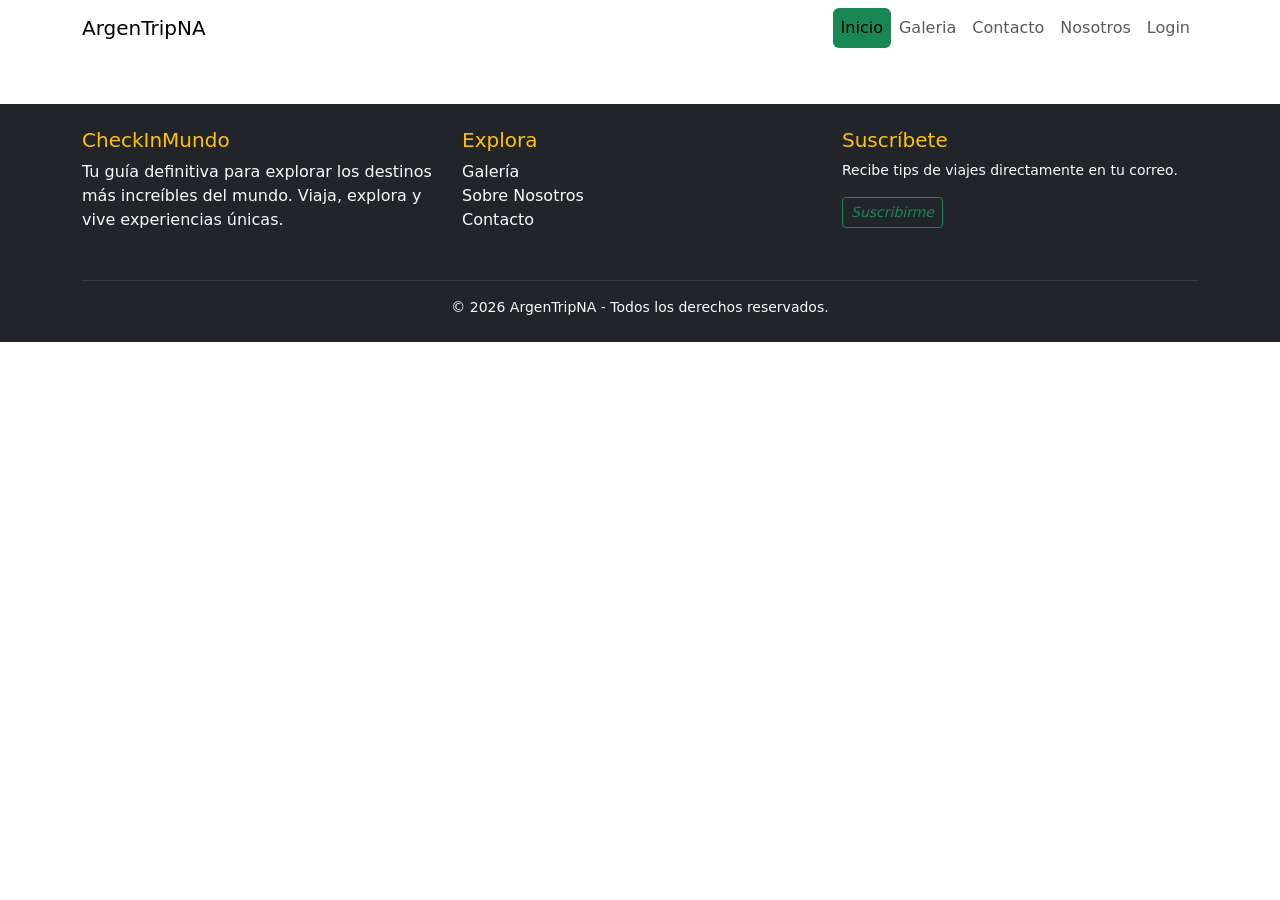
==== index.html @ 3e5fa5c4 "corrigo el nav y footer en las distintas paginas" ====
<!doctype html>
<html lang="en">
  <head>
    <meta charset="UTF-8" />
    <meta name="viewport" content="width=device-width, initial-scale=1.0" />
    <link rel="stylesheet" href="./css/bootstrap.min.css" />
    <link rel="stylesheet" href="./css/style.css" />
    <title>CheckInMundo</title>
  </head>
  <body>
    <header class="sticky-top">
    <nav class="navbar nav-bg navbar-expand-lg">
        <div class="container">
          <a href="../index.html" class="navbar-brand">ArgenTripNA</a>
          <button
            class="navbar-toggler"
            data-bs-toggle="collapse"
            data-bs-target="#opcionesMenu"
          >
            <span class="navbar-toggler-icon"></span>
          </button>
          <div class="collapse navbar-collapse" id="opcionesMenu">
            <ul class="navbar-nav ms-auto">
              <li class="nav-item">
                <a
                  class="nav-link btn btn-outline-success active"
                  href="../index.html"
                  >Inicio</a
                >
              </li>
              <li class="nav-item">
                <a
                  class="nav-link btn btn-outline-success"
                  href="./galeria.html"
                  >Galeria</a
                >
              </li>
              <li class="nav-item">
                <a
                  class="nav-link btn btn-outline-success"
                  href="./contacto.html"
                  >Contacto</a
                >
              </li>
              <li class="nav-item">
                <a
                  class="nav-link btn btn-outline-success"
                  href="./nosotros.html"
                  >Nosotros</a
                >
              </li>
              <li class="nav-item">
                <a class="nav-link btn btn-outline-success" href="./login.html"
                  >Login</a
                >
              </li>
            </ul>
          </div>
        </div>
      </nav>
    </header>

    <main class="container my-5"></main>

    <footer class="bg-dark text-light py-4 mt-5">
      <div class="container">
        <div class="row">
          <div class="col-md-4 mb-3">
            <h5 class="text-warning">CheckInMundo</h5>
            <p>
              Tu guía definitiva para explorar los destinos más increíbles del
              mundo. Viaja, explora y vive experiencias únicas.
            </p>
          </div>

          <div class="col-md-4 mb-3">
            <h5 class="text-warning">Explora</h5>
            <ul class="list-unstyled">
              <li>
                <a
                  href="../pages/galeria.html"
                  class="text-light text-decoration-none"
                  >Galería</a
                >
              </li>
              <li>
                <a
                  href="../pages/nosotros.html"
                  class="text-light text-decoration-none"
                  >Sobre Nosotros</a
                >
              </li>
              <li>
                <a
                  href="../pages/contacto.html"
                  class="text-light text-decoration-none"
                  >Contacto</a
                >
              </li>
            </ul>
          </div>

          <div class="col-md-4 mb-3">
            <h5 class="text-warning">Suscríbete</h5>
            <p class="small">
              Recibe tips de viajes directamente en tu correo.
            </p>
            <button class="btn btn-outline-success btn-sm" data-bs-toggle="modal" data-bs-target="#ModalSuscripcion">
              <i class="bi bi-play-fill">Suscribirme</i>
            </button>
          </div>
        </div>

        <hr class="border-secondary" />

        <div class="text-center small">
          &copy; 2026 ArgenTripNA - Todos los derechos reservados.
        </div>
      </div>
    <link rel="stylesheet" href="../css/bootstrap.min.css" />
    <link rel="stylesheet" href="../css/style.css" />
    <title>Destinos Turísticos</title>
  </head>
  <body>
    <main>
      <div
        class="modal fade"
        id="ModalSuscripcion"
        tabindex="-1"
        aria-labelledby="ModalSuscripcionLabel"
        aria-hidden="true"
      >
        <div class="modal-dialog">
          <div class="modal-content">
            <div class="modal-header">
              <h2 class="modal-title fs-5" id="ModalSuscripcionLabel">
                Suscribirse a ArgenTripNa
              </h2>
              <button
                type="button"
                class="btn-close"
                data-bs-dismiss="modal"
                aria-label="Close"
              ></button>
            </div>
            <div class="modal-body">
              <div class="container pb-1 pt-1">
                <label class="largo-texto" for="usuario"
                  >Nombre de Usuario *</label
                >
                <input
                  type="text"
                  minlength="2"
                  maxlength="30"
                  placeholder="Ej:Alex4510"
                  required
                  id="usuario"
                />
              </div>
              <div class="container pb-1 pt-1">
                <label class="largo-texto" for="email">Mail *</label>
                <input
                  type="email"
                  placeholder="Ej: Alex1090@gmail.com"
                  required
                  id="email"
                />
              </div>
              <div class="container">
                <label class="largo-texto" for="Contraseña">Contraseña *</label>
                <input
                  type="password"
                  minlength="2"
                  maxlength="50"
                  placeholder="*************"
                  id="Contraseña"
                />
              </div>
              <button type="submit" class="btn btn-primary mt-2">
                Suscribirse
              </button>
            </div>
          </div>
        </div>
      </div>
    </footer>
        <script src="./js/bootstrap.min.js"></script>
  </body>
</html>
---- css/style.css ----
:root {
    /* Colores Principales */
    --color-principal: #DDA15E;      /* Amarillo mostaza / arena */
    --color-acento: #00878A;         /* Turquesa oscuro (Suscripción/Buscar) */
    --color-llamado-accion: #E65F19; /* Naranja vibrante (Ver más/Paginación) */
    
    /* Fondos y Superficies */
    --color-fondo: #FBF7EE;          /* Blanco crema suave */
    --color-tarjeta: #FFFFFF;        /* Blanco puro para las tarjetas */
    --color-publicidad: #EAE3D2;     /* Gris arena para el banner */
    
    /* Texto */
    --color-texto-oscuro: #262626;   /* Negro carbón para lectura */
    --color-texto-claro: #FFFFFF;    /* Blanco para texto sobre botones */
}
/* Tipografia Josefin Sans  */
* {
  margin: 0px;
  padding: 0px;
  box-sizing: border-box;
  
}
h1{
  padding: 15px;
  text-align: center;
  background: #FBF7EE;
  font-family: Josefin sans-serif;
}
.galeria {
  background: #FBF7EE;
  padding: 20px;
  margin-top: 15px;
  display: flex;
  flex-direction: column;
  gap: 15px;    /* Permite que las imágenes bajen a la siguiente línea si no caben */           /* Espaciado de 15px entre las imágenes (puedes cambiarlo) */
  justify-content: center; /* Centra las imágenes en la pantalla */
  align-items: stretch;
  object-fit: cover; 
}

figure {
  border-radius: 15px;
  overflow: hidden;
  filter: drop-shadow(0 0 10px  #00878A);
  transition: 800ms;
  img {
    width: 100%;
    height: 200px;
    vertical-align: bottom;
  object-position: center; /* Centra el enfoque del recorte */
  }
  figcaption {
   h5{
     font-family: josefin sans-serif;
   }
    background-color: var(--color-fondo);
    padding: 25px;
  }
  &:hover{
    position: relative;
    bottom: 10px;
     filter: drop-shadow(0 0 10px #00878A);
  }
}
.img.alta{ 
  height: 250px;
  object-fit: cover;
  object-position: center;
} 

@media (width >= 768px) { /*dispositivo medianos*/
  /* aqui puedo crear una clase, o selc. de etiqueta o id */
  .galeria {
    flex-direction: row;
    flex-wrap: wrap;
  }
  figure {
    width: calc(33.33% - 15px);
  }
  figcaption{
    height: 170px;
  }
}

/* media querie para dispositivos grandes */
@media screen and (width >= 1024px) {
  .galeria {
    justify-content: center;
  }
  figure {
    width: calc(25% - 15px);
  }
}

@media print {
  .galeria {
    flex-direction: row; 
    flex-wrap: wrap;
  }

  figure {
    width: calc(33.33% - 15px);
  }
  body {
    color:#262626;
  }
}
.nav-logo {
  display: flex;
  align-items: center;
  gap: 15px; 
  text-decoration: none;
  font-weight: bold;
  color:#E65F19;
}
---- css/style.css ----
:root {
    /* Colores Principales */
    --color-principal: #DDA15E;      /* Amarillo mostaza / arena */
    --color-acento: #00878A;         /* Turquesa oscuro (Suscripción/Buscar) */
    --color-llamado-accion: #E65F19; /* Naranja vibrante (Ver más/Paginación) */
    
    /* Fondos y Superficies */
    --color-fondo: #FBF7EE;          /* Blanco crema suave */
    --color-tarjeta: #FFFFFF;        /* Blanco puro para las tarjetas */
    --color-publicidad: #EAE3D2;     /* Gris arena para el banner */
    
    /* Texto */
    --color-texto-oscuro: #262626;   /* Negro carbón para lectura */
    --color-texto-claro: #FFFFFF;    /* Blanco para texto sobre botones */
}
/* Tipografia Josefin Sans  */
* {
  margin: 0px;
  padding: 0px;
  box-sizing: border-box;
  
}
h1{
  padding: 15px;
  text-align: center;
  background: #FBF7EE;
  font-family: Josefin sans-serif;
}
.galeria {
  background: #FBF7EE;
  padding: 20px;
  margin-top: 15px;
  display: flex;
  flex-direction: column;
  gap: 15px;    /* Permite que las imágenes bajen a la siguiente línea si no caben */           /* Espaciado de 15px entre las imágenes (puedes cambiarlo) */
  justify-content: center; /* Centra las imágenes en la pantalla */
  align-items: stretch;
  object-fit: cover; 
}

figure {
  border-radius: 15px;
  overflow: hidden;
  filter: drop-shadow(0 0 10px  #00878A);
  transition: 800ms;
  img {
    width: 100%;
    height: 200px;
    vertical-align: bottom;
  object-position: center; /* Centra el enfoque del recorte */
  }
  figcaption {
   h5{
     font-family: josefin sans-serif;
   }
    background-color: var(--color-fondo);
    padding: 25px;
  }
  &:hover{
    position: relative;
    bottom: 10px;
     filter: drop-shadow(0 0 10px #00878A);
  }
}
.img.alta{ 
  height: 250px;
  object-fit: cover;
  object-position: center;
} 

@media (width >= 768px) { /*dispositivo medianos*/
  /* aqui puedo crear una clase, o selc. de etiqueta o id */
  .galeria {
    flex-direction: row;
    flex-wrap: wrap;
  }
  figure {
    width: calc(33.33% - 15px);
  }
  figcaption{
    height: 170px;
  }
}

/* media querie para dispositivos grandes */
@media screen and (width >= 1024px) {
  .galeria {
    justify-content: center;
  }
  figure {
    width: calc(25% - 15px);
  }
}

@media print {
  .galeria {
    flex-direction: row; 
    flex-wrap: wrap;
  }

  figure {
    width: calc(33.33% - 15px);
  }
  body {
    color:#262626;
  }
}
.nav-logo {
  display: flex;
  align-items: center;
  gap: 15px; 
  text-decoration: none;
  font-weight: bold;
  color:#E65F19;
}
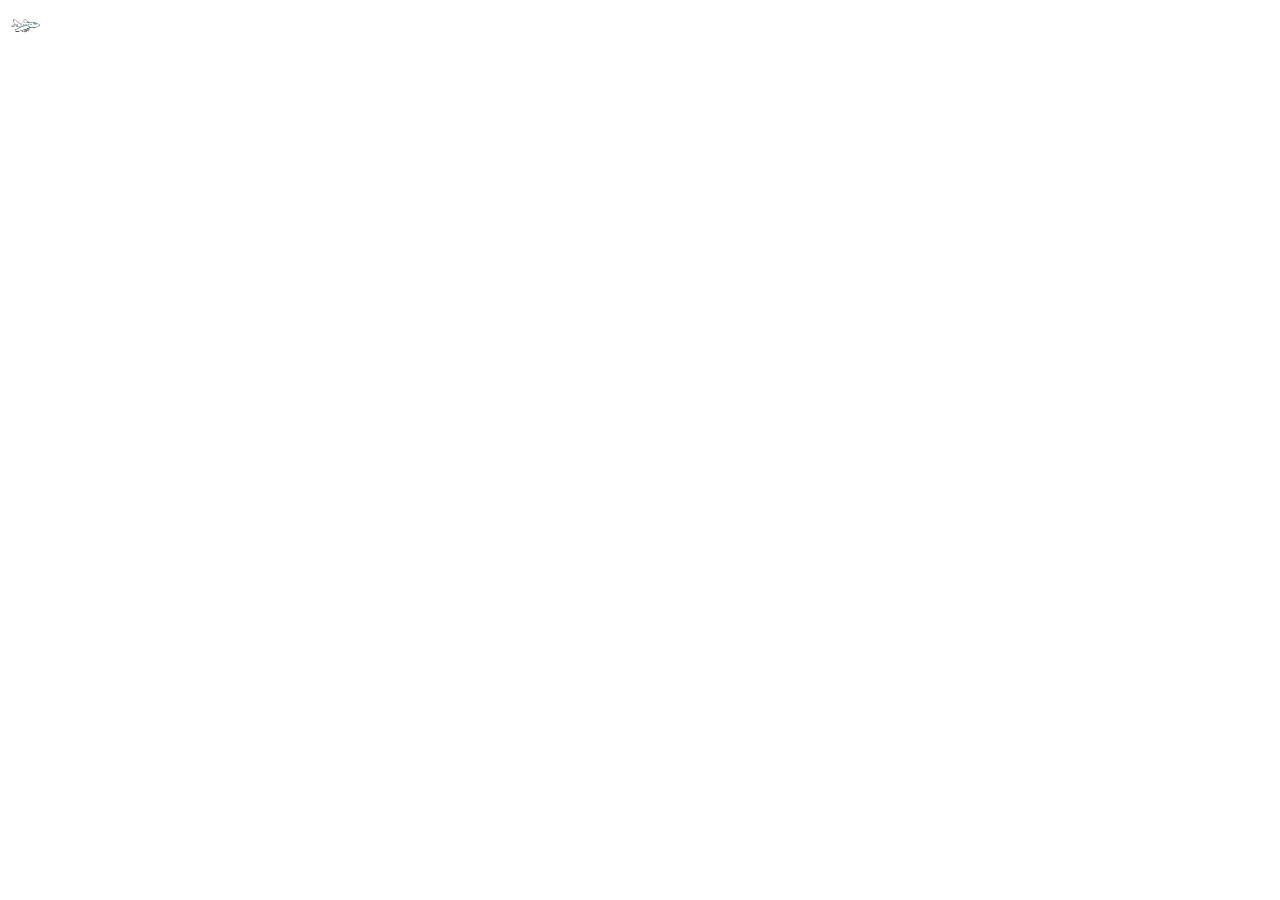
==== commit 5dbb9ef6: "Merge 6237a8feb74265719b878412b23557ddd58900d6 into 3523aeaf993facc9d493bfef663901984f5dea8d" ====
--- a/index.html
+++ b/index.html
@@ -1,189 +1,18 @@
-<!doctype html>
+<!DOCTYPE html>
 <html lang="en">
-  <head>
-    <meta charset="UTF-8" />
-    <meta name="viewport" content="width=device-width, initial-scale=1.0" />
-    <link rel="stylesheet" href="./css/bootstrap.min.css" />
-    <link rel="stylesheet" href="./css/style.css" />
-    <title>CheckInMundo</title>
-  </head>
-  <body>
-    <header class="sticky-top">
-    <nav class="navbar nav-bg navbar-expand-lg">
-        <div class="container">
-          <a href="../index.html" class="navbar-brand">ArgenTripNA</a>
-          <button
-            class="navbar-toggler"
-            data-bs-toggle="collapse"
-            data-bs-target="#opcionesMenu"
-          >
-            <span class="navbar-toggler-icon"></span>
-          </button>
-          <div class="collapse navbar-collapse" id="opcionesMenu">
-            <ul class="navbar-nav ms-auto">
-              <li class="nav-item">
-                <a
-                  class="nav-link btn btn-outline-success active"
-                  href="../index.html"
-                  >Inicio</a
-                >
-              </li>
-              <li class="nav-item">
-                <a
-                  class="nav-link btn btn-outline-success"
-                  href="./galeria.html"
-                  >Galeria</a
-                >
-              </li>
-              <li class="nav-item">
-                <a
-                  class="nav-link btn btn-outline-success"
-                  href="./contacto.html"
-                  >Contacto</a
-                >
-              </li>
-              <li class="nav-item">
-                <a
-                  class="nav-link btn btn-outline-success"
-                  href="./nosotros.html"
-                  >Nosotros</a
-                >
-              </li>
-              <li class="nav-item">
-                <a class="nav-link btn btn-outline-success" href="./login.html"
-                  >Login</a
-                >
-              </li>
-            </ul>
-          </div>
-        </div>
-      </nav>
-    </header>
+<head>
+    <meta charset="UTF-8">
+    <meta name="viewport" content="width=device-width, initial-scale=1.0">
+    <title>Document</title>
+    <link rel="icon" type="image/x-icon" href="./img/avion.png">
+</head>
+<body>
+   <nav class="navbar">
+  <a href="#" class="nav-logo">
+    <!-- Aquí pones tu imagen -->
+    <img src="./img/avion.png" alt="Logo Avión" width="35">
+  </a>
 
-    <main class="container my-5"></main>
-
-    <footer class="bg-dark text-light py-4 mt-5">
-      <div class="container">
-        <div class="row">
-          <div class="col-md-4 mb-3">
-            <h5 class="text-warning">CheckInMundo</h5>
-            <p>
-              Tu guía definitiva para explorar los destinos más increíbles del
-              mundo. Viaja, explora y vive experiencias únicas.
-            </p>
-          </div>
-
-          <div class="col-md-4 mb-3">
-            <h5 class="text-warning">Explora</h5>
-            <ul class="list-unstyled">
-              <li>
-                <a
-                  href="../pages/galeria.html"
-                  class="text-light text-decoration-none"
-                  >Galería</a
-                >
-              </li>
-              <li>
-                <a
-                  href="../pages/nosotros.html"
-                  class="text-light text-decoration-none"
-                  >Sobre Nosotros</a
-                >
-              </li>
-              <li>
-                <a
-                  href="../pages/contacto.html"
-                  class="text-light text-decoration-none"
-                  >Contacto</a
-                >
-              </li>
-            </ul>
-          </div>
-
-          <div class="col-md-4 mb-3">
-            <h5 class="text-warning">Suscríbete</h5>
-            <p class="small">
-              Recibe tips de viajes directamente en tu correo.
-            </p>
-            <button class="btn btn-outline-success btn-sm" data-bs-toggle="modal" data-bs-target="#ModalSuscripcion">
-              <i class="bi bi-play-fill">Suscribirme</i>
-            </button>
-          </div>
-        </div>
-
-        <hr class="border-secondary" />
-
-        <div class="text-center small">
-          &copy; 2026 ArgenTripNA - Todos los derechos reservados.
-        </div>
-      </div>
-    <link rel="stylesheet" href="../css/bootstrap.min.css" />
-    <link rel="stylesheet" href="../css/style.css" />
-    <title>Destinos Turísticos</title>
-  </head>
-  <body>
-    <main>
-      <div
-        class="modal fade"
-        id="ModalSuscripcion"
-        tabindex="-1"
-        aria-labelledby="ModalSuscripcionLabel"
-        aria-hidden="true"
-      >
-        <div class="modal-dialog">
-          <div class="modal-content">
-            <div class="modal-header">
-              <h2 class="modal-title fs-5" id="ModalSuscripcionLabel">
-                Suscribirse a ArgenTripNa
-              </h2>
-              <button
-                type="button"
-                class="btn-close"
-                data-bs-dismiss="modal"
-                aria-label="Close"
-              ></button>
-            </div>
-            <div class="modal-body">
-              <div class="container pb-1 pt-1">
-                <label class="largo-texto" for="usuario"
-                  >Nombre de Usuario *</label
-                >
-                <input
-                  type="text"
-                  minlength="2"
-                  maxlength="30"
-                  placeholder="Ej:Alex4510"
-                  required
-                  id="usuario"
-                />
-              </div>
-              <div class="container pb-1 pt-1">
-                <label class="largo-texto" for="email">Mail *</label>
-                <input
-                  type="email"
-                  placeholder="Ej: Alex1090@gmail.com"
-                  required
-                  id="email"
-                />
-              </div>
-              <div class="container">
-                <label class="largo-texto" for="Contraseña">Contraseña *</label>
-                <input
-                  type="password"
-                  minlength="2"
-                  maxlength="50"
-                  placeholder="*************"
-                  id="Contraseña"
-                />
-              </div>
-              <button type="submit" class="btn btn-primary mt-2">
-                Suscribirse
-              </button>
-            </div>
-          </div>
-        </div>
-      </div>
-    </footer>
-        <script src="./js/bootstrap.min.js"></script>
-  </body>
-</html>
+</nav>
+</body>
+</html>
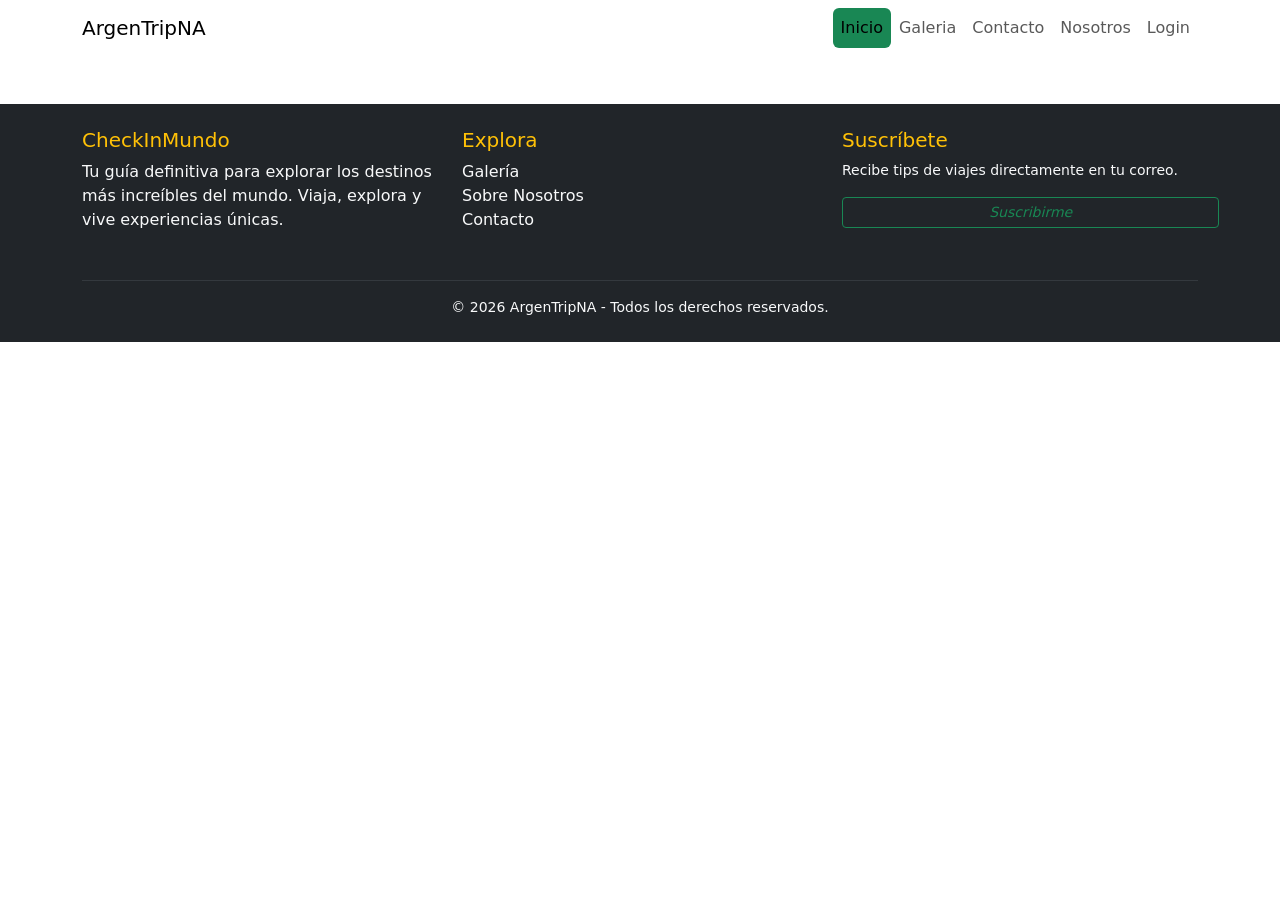
==== commit 3a43f6b5: "corrigo el nav y footer en las distintas paginas" ====
--- a/index.html
+++ b/index.html
@@ -1,18 +1,189 @@
-<!DOCTYPE html>
+<!doctype html>
 <html lang="en">
-<head>
-    <meta charset="UTF-8">
-    <meta name="viewport" content="width=device-width, initial-scale=1.0">
-    <title>Document</title>
-    <link rel="icon" type="image/x-icon" href="./img/avion.png">
-</head>
-<body>
-   <nav class="navbar">
-  <a href="#" class="nav-logo">
-    <!-- Aquí pones tu imagen -->
-    <img src="./img/avion.png" alt="Logo Avión" width="35">
-  </a>
+  <head>
+    <meta charset="UTF-8" />
+    <meta name="viewport" content="width=device-width, initial-scale=1.0" />
+    <link rel="stylesheet" href="./css/bootstrap.min.css" />
+    <link rel="stylesheet" href="./css/style.css" />
+    <title>CheckInMundo</title>
+  </head>
+  <body>
+    <header class="sticky-top">
+    <nav class="navbar nav-bg navbar-expand-lg">
+        <div class="container">
+          <a href="../index.html" class="navbar-brand">ArgenTripNA</a>
+          <button
+            class="navbar-toggler"
+            data-bs-toggle="collapse"
+            data-bs-target="#opcionesMenu"
+          >
+            <span class="navbar-toggler-icon"></span>
+          </button>
+          <div class="collapse navbar-collapse" id="opcionesMenu">
+            <ul class="navbar-nav ms-auto">
+              <li class="nav-item">
+                <a
+                  class="nav-link btn btn-outline-success active"
+                  href="../index.html"
+                  >Inicio</a
+                >
+              </li>
+              <li class="nav-item">
+                <a
+                  class="nav-link btn btn-outline-success"
+                  href="./pages/galeria.html"
+                  >Galeria</a
+                >
+              </li>
+              <li class="nav-item">
+                <a
+                  class="nav-link btn btn-outline-success"
+                  href="./pages/contacto.html"
+                  >Contacto</a
+                >
+              </li>
+              <li class="nav-item">
+                <a
+                  class="nav-link btn btn-outline-success"
+                  href="./pages/nosotros.html"
+                  >Nosotros</a
+                >
+              </li>
+              <li class="nav-item">
+                <a class="nav-link btn btn-outline-success" href="./pages/login.html"
+                  >Login</a
+                >
+              </li>
+            </ul>
+          </div>
+        </div>
+      </nav>
+    </header>
 
-</nav>
-</body>
-</html>+    <main class="container my-5"></main>
+
+    <footer class="bg-dark text-light py-4 mt-5">
+      <div class="container">
+        <div class="row">
+          <div class="col-md-4 mb-3">
+            <h5 class="text-warning">CheckInMundo</h5>
+            <p>
+              Tu guía definitiva para explorar los destinos más increíbles del
+              mundo. Viaja, explora y vive experiencias únicas.
+            </p>
+          </div>
+
+          <div class="col-md-4 mb-3">
+            <h5 class="text-warning">Explora</h5>
+            <ul class="list-unstyled">
+              <li>
+                <a
+                  href="../pages/galeria.html"
+                  class="text-light text-decoration-none"
+                  >Galería</a
+                >
+              </li>
+              <li>
+                <a
+                  href="../pages/nosotros.html"
+                  class="text-light text-decoration-none"
+                  >Sobre Nosotros</a
+                >
+              </li>
+              <li>
+                <a
+                  href="../pages/contacto.html"
+                  class="text-light text-decoration-none"
+                  >Contacto</a
+                >
+              </li>
+            </ul>
+          </div>
+
+          <div class="col-md-4 mb-3">
+            <h5 class="text-warning">Suscríbete</h5>
+            <p class="small">
+              Recibe tips de viajes directamente en tu correo.
+            </p>
+            <button class="btn btn-outline-success btn-sm" data-bs-toggle="modal" data-bs-target="#ModalSuscripcion">
+              <i class="bi bi-play-fill">Suscribirme</i>
+            </button>
+          </div>
+        </div>
+
+        <hr class="border-secondary" />
+
+        <div class="text-center small">
+          &copy; 2026 ArgenTripNA - Todos los derechos reservados.
+        </div>
+      </div>
+    <link rel="stylesheet" href="../css/bootstrap.min.css" />
+    <link rel="stylesheet" href="../css/style.css" />
+    <title>Destinos Turísticos</title>
+  </head>
+  <body>
+    <main>
+      <div
+        class="modal fade"
+        id="ModalSuscripcion"
+        tabindex="-1"
+        aria-labelledby="ModalSuscripcionLabel"
+        aria-hidden="true"
+      >
+        <div class="modal-dialog">
+          <div class="modal-content">
+            <div class="modal-header">
+              <h2 class="modal-title fs-5" id="ModalSuscripcionLabel">
+                Suscribirse a ArgenTripNa
+              </h2>
+              <button
+                type="button"
+                class="btn-close"
+                data-bs-dismiss="modal"
+                aria-label="Close"
+              ></button>
+            </div>
+            <div class="modal-body">
+              <div class="container pb-1 pt-1">
+                <label class="largo-texto" for="usuario"
+                  >Nombre de Usuario *</label
+                >
+                <input
+                  type="text"
+                  minlength="2"
+                  maxlength="30"
+                  placeholder="Ej:Alex4510"
+                  required
+                  id="usuario"
+                />
+              </div>
+              <div class="container pb-1 pt-1">
+                <label class="largo-texto" for="email">Mail *</label>
+                <input
+                  type="email"
+                  placeholder="Ej: Alex1090@gmail.com"
+                  required
+                  id="email"
+                />
+              </div>
+              <div class="container">
+                <label class="largo-texto" for="Contraseña">Contraseña *</label>
+                <input
+                  type="password"
+                  minlength="2"
+                  maxlength="50"
+                  placeholder="*************"
+                  id="Contraseña"
+                />
+              </div>
+              <button type="submit" class="btn btn-primary mt-2">
+                Suscribirse
+              </button>
+            </div>
+          </div>
+        </div>
+      </div>
+    </footer>
+        <script src="./js/bootstrap.min.js"></script>
+  </body>
+</html>
--- a/css/style.css
+++ b/css/style.css
@@ -0,0 +1,153 @@
+:root {
+    /* Colores Principales */
+    --color-principal: #DDA15E;      /* Amarillo mostaza / arena */
+    --color-acento: #00878A;         /* Turquesa oscuro (Suscripción/Buscar) */
+    --color-llamado-accion: #E65F19; /* Naranja vibrante (Ver más/Paginación) */
+    
+    /* Fondos y Superficies */
+    --color-fondo: #FBF7EE;          /* Blanco crema suave */
+    --color-tarjeta: #FFFFFF;        /* Blanco puro para las tarjetas */
+    --color-publicidad: #EAE3D2;     /* Gris arena para el banner */
+    
+    /* Texto */
+    --color-texto-oscuro: #262626;   /* Negro carbón para lectura */
+    --color-texto-claro: #FFFFFF;    /* Blanco para texto sobre botones */
+}
+/* Tipografia Josefin Sans  */
+
+* {
+  margin: 0px;
+  padding: 0px;
+  box-sizing: border-box;
+  
+}
+h1{
+  padding: 15px;
+  text-align: center;
+  background: #FBF7EE;
+  font-family: Josefin sans-serif;
+}
+.galeria {
+  background: #FBF7EE;
+  padding: 20px;
+  margin-top: 15px;
+  display: flex;
+  flex-direction: column;
+  gap: 15px;    /* Permite que las imágenes bajen a la siguiente línea si no caben */           /* Espaciado de 15px entre las imágenes (puedes cambiarlo) */
+  justify-content: center; /* Centra las imágenes en la pantalla */
+  align-items: stretch;
+  object-fit: cover; 
+}
+
+figure {
+  border-radius: 15px;
+  overflow: hidden;
+  filter: drop-shadow(0 0 10px  #00878A);
+  transition: 800ms;
+  img {
+    width: 100%;
+    height: 200px;
+    vertical-align: bottom;
+  object-position: center; /* Centra el enfoque del recorte */
+  }
+  figcaption {
+   h5{
+     font-family: josefin sans-serif;
+   }
+    background-color: var(--color-fondo);
+    padding: 25px;
+  }
+  &:hover{
+    position: relative;
+    bottom: 10px;
+     filter: drop-shadow(0 0 10px #00878A);
+  }
+}
+.img.alta{ 
+  height: 250px;
+  object-fit: cover;
+  object-position: center;
+} 
+
+@media (width >= 768px) { /*dispositivo medianos*/
+  /* aqui puedo crear una clase, o selc. de etiqueta o id */
+  .galeria {
+    flex-direction: row;
+    flex-wrap: wrap;
+  }
+  figure {
+    width: calc(33.33% - 15px);
+  }
+  figcaption{
+    height: 170px;
+  }
+}
+
+/* media querie para dispositivos grandes */
+@media screen and (width >= 1024px) {
+  .galeria {
+    justify-content: center;
+  }
+  figure {
+    width: calc(25% - 15px);
+  }
+}
+
+@media print {
+  .galeria {
+    flex-direction: row; 
+    flex-wrap: wrap;
+  }
+
+  figure {
+    width: calc(33.33% - 15px);
+  }
+  body {
+    color:#262626;
+  }
+}
+.nav-logo {
+  display: flex;
+  align-items: center;
+  gap: 15px; 
+  text-decoration: none;
+  font-weight: bold;
+  color:#E65F19;
+}
+
+/* estilos pagina entradaBlog */
+.bg-main{
+    background-color: var(--color-acento);
+}
+.color-title{
+    color: var(--color-principal);
+}
+.form-eb {
+    width: 300px;
+  margin: auto; 
+    margin-bottom: 30px;
+    
+}
+
+.input-eb, .textarea-eb, .button-eb, .select-eb {
+    background-color: var(--color-principal);
+    width: 100%;
+    padding: 10px;
+margin-top: 10px;
+margin-bottom: 10px;
+border: 1px solid black;
+}
+select, button {
+    width: 106%;
+}
+.comentarios-eb {
+    border: 1px solid var(--color-principal);
+    padding: 10px;
+    margin: 10px;
+}
+/* estilos pagina de error */
+.imgK {
+  width: 100%;
+  height: 70vh;
+  object-fit: cover;
+}
--- a/css/style.css
+++ b/css/style.css
@@ -0,0 +1,153 @@
+:root {
+    /* Colores Principales */
+    --color-principal: #DDA15E;      /* Amarillo mostaza / arena */
+    --color-acento: #00878A;         /* Turquesa oscuro (Suscripción/Buscar) */
+    --color-llamado-accion: #E65F19; /* Naranja vibrante (Ver más/Paginación) */
+    
+    /* Fondos y Superficies */
+    --color-fondo: #FBF7EE;          /* Blanco crema suave */
+    --color-tarjeta: #FFFFFF;        /* Blanco puro para las tarjetas */
+    --color-publicidad: #EAE3D2;     /* Gris arena para el banner */
+    
+    /* Texto */
+    --color-texto-oscuro: #262626;   /* Negro carbón para lectura */
+    --color-texto-claro: #FFFFFF;    /* Blanco para texto sobre botones */
+}
+/* Tipografia Josefin Sans  */
+
+* {
+  margin: 0px;
+  padding: 0px;
+  box-sizing: border-box;
+  
+}
+h1{
+  padding: 15px;
+  text-align: center;
+  background: #FBF7EE;
+  font-family: Josefin sans-serif;
+}
+.galeria {
+  background: #FBF7EE;
+  padding: 20px;
+  margin-top: 15px;
+  display: flex;
+  flex-direction: column;
+  gap: 15px;    /* Permite que las imágenes bajen a la siguiente línea si no caben */           /* Espaciado de 15px entre las imágenes (puedes cambiarlo) */
+  justify-content: center; /* Centra las imágenes en la pantalla */
+  align-items: stretch;
+  object-fit: cover; 
+}
+
+figure {
+  border-radius: 15px;
+  overflow: hidden;
+  filter: drop-shadow(0 0 10px  #00878A);
+  transition: 800ms;
+  img {
+    width: 100%;
+    height: 200px;
+    vertical-align: bottom;
+  object-position: center; /* Centra el enfoque del recorte */
+  }
+  figcaption {
+   h5{
+     font-family: josefin sans-serif;
+   }
+    background-color: var(--color-fondo);
+    padding: 25px;
+  }
+  &:hover{
+    position: relative;
+    bottom: 10px;
+     filter: drop-shadow(0 0 10px #00878A);
+  }
+}
+.img.alta{ 
+  height: 250px;
+  object-fit: cover;
+  object-position: center;
+} 
+
+@media (width >= 768px) { /*dispositivo medianos*/
+  /* aqui puedo crear una clase, o selc. de etiqueta o id */
+  .galeria {
+    flex-direction: row;
+    flex-wrap: wrap;
+  }
+  figure {
+    width: calc(33.33% - 15px);
+  }
+  figcaption{
+    height: 170px;
+  }
+}
+
+/* media querie para dispositivos grandes */
+@media screen and (width >= 1024px) {
+  .galeria {
+    justify-content: center;
+  }
+  figure {
+    width: calc(25% - 15px);
+  }
+}
+
+@media print {
+  .galeria {
+    flex-direction: row; 
+    flex-wrap: wrap;
+  }
+
+  figure {
+    width: calc(33.33% - 15px);
+  }
+  body {
+    color:#262626;
+  }
+}
+.nav-logo {
+  display: flex;
+  align-items: center;
+  gap: 15px; 
+  text-decoration: none;
+  font-weight: bold;
+  color:#E65F19;
+}
+
+/* estilos pagina entradaBlog */
+.bg-main{
+    background-color: var(--color-acento);
+}
+.color-title{
+    color: var(--color-principal);
+}
+.form-eb {
+    width: 300px;
+  margin: auto; 
+    margin-bottom: 30px;
+    
+}
+
+.input-eb, .textarea-eb, .button-eb, .select-eb {
+    background-color: var(--color-principal);
+    width: 100%;
+    padding: 10px;
+margin-top: 10px;
+margin-bottom: 10px;
+border: 1px solid black;
+}
+select, button {
+    width: 106%;
+}
+.comentarios-eb {
+    border: 1px solid var(--color-principal);
+    padding: 10px;
+    margin: 10px;
+}
+/* estilos pagina de error */
+.imgK {
+  width: 100%;
+  height: 70vh;
+  object-fit: cover;
+}
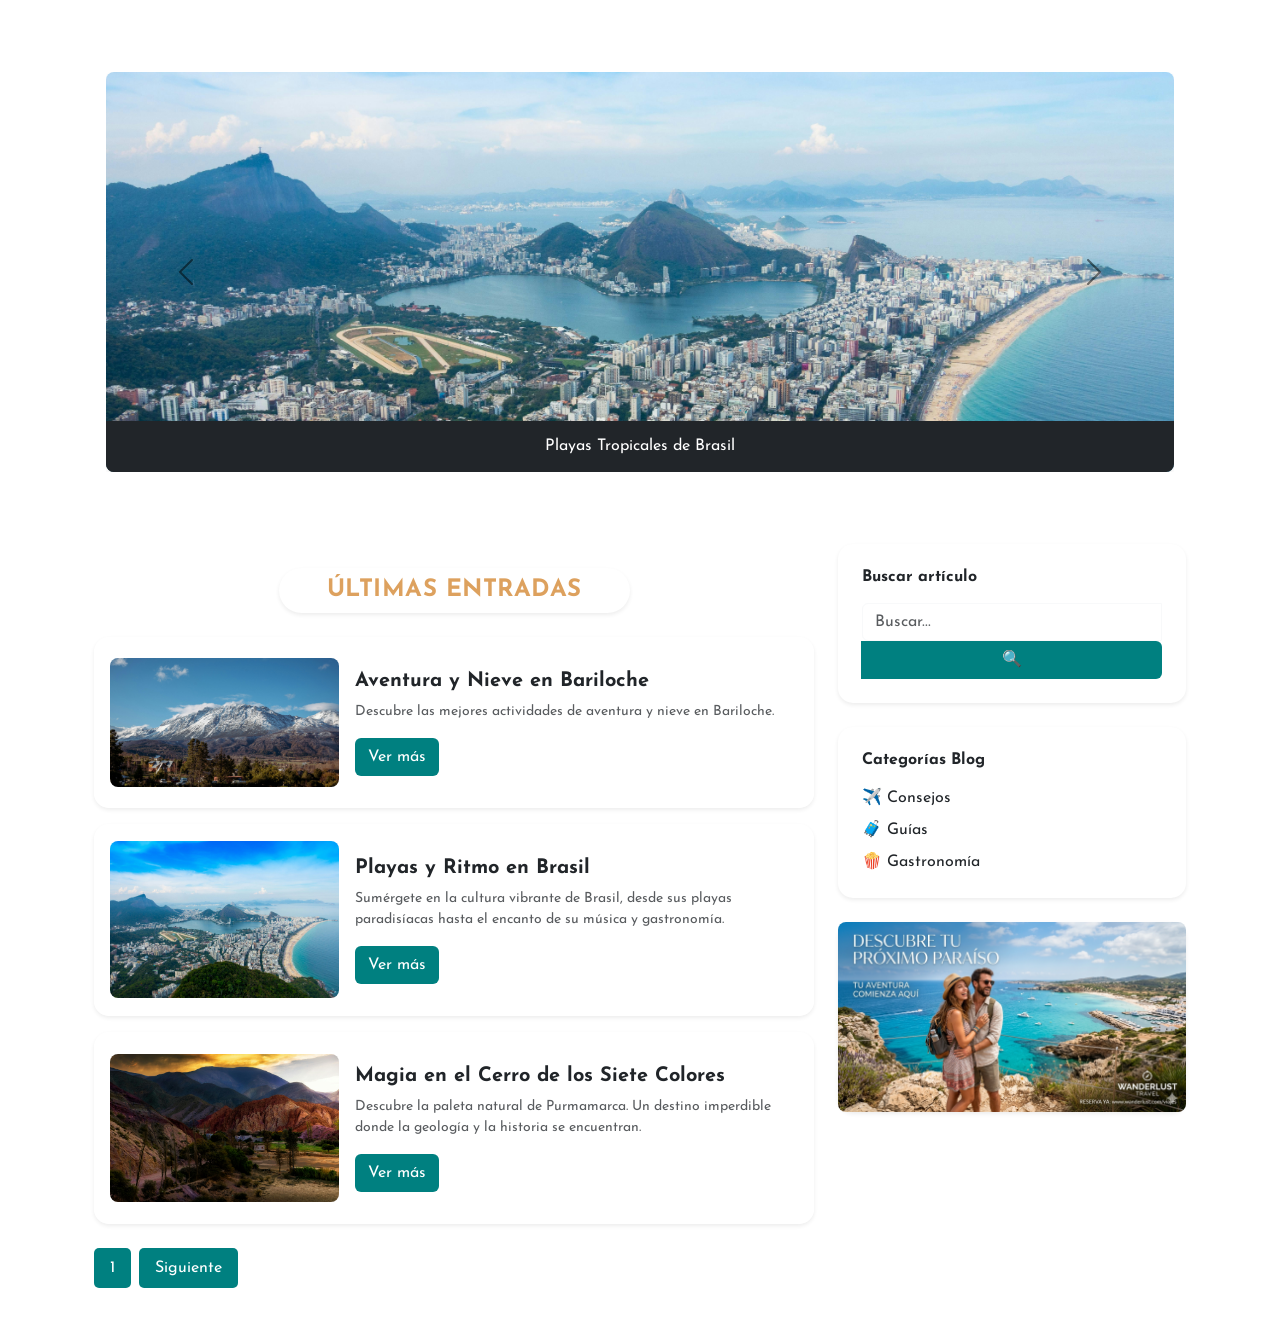
==== commit 0ef13a77: "se cambio el nombre de principal a index.html" ====
--- a/index.html
+++ b/index.html
@@ -1,189 +1,375 @@
 <!doctype html>
-<html lang="en">
+<html lang="es">
   <head>
     <meta charset="UTF-8" />
     <meta name="viewport" content="width=device-width, initial-scale=1.0" />
-    <link rel="stylesheet" href="./css/bootstrap.min.css" />
-    <link rel="stylesheet" href="./css/style.css" />
-    <title>CheckInMundo</title>
-  </head>
-  <body>
-    <header class="sticky-top">
-    <nav class="navbar nav-bg navbar-expand-lg">
-        <div class="container">
-          <a href="../index.html" class="navbar-brand">ArgenTripNA</a>
-          <button
-            class="navbar-toggler"
-            data-bs-toggle="collapse"
-            data-bs-target="#opcionesMenu"
-          >
-            <span class="navbar-toggler-icon"></span>
-          </button>
-          <div class="collapse navbar-collapse" id="opcionesMenu">
-            <ul class="navbar-nav ms-auto">
-              <li class="nav-item">
-                <a
-                  class="nav-link btn btn-outline-success active"
-                  href="../index.html"
-                  >Inicio</a
-                >
-              </li>
-              <li class="nav-item">
-                <a
-                  class="nav-link btn btn-outline-success"
-                  href="./pages/galeria.html"
-                  >Galeria</a
-                >
-              </li>
-              <li class="nav-item">
-                <a
-                  class="nav-link btn btn-outline-success"
-                  href="./pages/contacto.html"
-                  >Contacto</a
-                >
-              </li>
-              <li class="nav-item">
-                <a
-                  class="nav-link btn btn-outline-success"
-                  href="./pages/nosotros.html"
-                  >Nosotros</a
-                >
-              </li>
-              <li class="nav-item">
-                <a class="nav-link btn btn-outline-success" href="./pages/login.html"
-                  >Login</a
-                >
-              </li>
-            </ul>
-          </div>
-        </div>
-      </nav>
-    </header>
-
-    <main class="container my-5"></main>
-
-    <footer class="bg-dark text-light py-4 mt-5">
-      <div class="container">
-        <div class="row">
-          <div class="col-md-4 mb-3">
-            <h5 class="text-warning">CheckInMundo</h5>
-            <p>
-              Tu guía definitiva para explorar los destinos más increíbles del
-              mundo. Viaja, explora y vive experiencias únicas.
-            </p>
-          </div>
-
-          <div class="col-md-4 mb-3">
-            <h5 class="text-warning">Explora</h5>
-            <ul class="list-unstyled">
-              <li>
-                <a
-                  href="../pages/galeria.html"
-                  class="text-light text-decoration-none"
-                  >Galería</a
-                >
-              </li>
-              <li>
-                <a
-                  href="../pages/nosotros.html"
-                  class="text-light text-decoration-none"
-                  >Sobre Nosotros</a
-                >
-              </li>
-              <li>
-                <a
-                  href="../pages/contacto.html"
-                  class="text-light text-decoration-none"
-                  >Contacto</a
-                >
-              </li>
-            </ul>
-          </div>
-
-          <div class="col-md-4 mb-3">
-            <h5 class="text-warning">Suscríbete</h5>
-            <p class="small">
-              Recibe tips de viajes directamente en tu correo.
-            </p>
-            <button class="btn btn-outline-success btn-sm" data-bs-toggle="modal" data-bs-target="#ModalSuscripcion">
-              <i class="bi bi-play-fill">Suscribirme</i>
-            </button>
-          </div>
-        </div>
-
-        <hr class="border-secondary" />
-
-        <div class="text-center small">
-          &copy; 2026 ArgenTripNA - Todos los derechos reservados.
-        </div>
-      </div>
     <link rel="stylesheet" href="../css/bootstrap.min.css" />
     <link rel="stylesheet" href="../css/style.css" />
     <title>Destinos Turísticos</title>
   </head>
-  <body>
-    <main>
-      <div
-        class="modal fade"
-        id="ModalSuscripcion"
-        tabindex="-1"
-        aria-labelledby="ModalSuscripcionLabel"
-        aria-hidden="true"
-      >
-        <div class="modal-dialog">
-          <div class="modal-content">
-            <div class="modal-header">
-              <h2 class="modal-title fs-5" id="ModalSuscripcionLabel">
-                Suscribirse a ArgenTripNa
-              </h2>
-              <button
-                type="button"
-                class="btn-close"
-                data-bs-dismiss="modal"
-                aria-label="Close"
-              ></button>
-            </div>
-            <div class="modal-body">
-              <div class="container pb-1 pt-1">
-                <label class="largo-texto" for="usuario"
-                  >Nombre de Usuario *</label
-                >
+  <body class="fondo">
+    <main class="container my-5">
+      <section class="mb-5">
+        <div class="p-4 rounded-4 card-glass">
+          <div
+            id="carouselExample"
+            class="carousel slide"
+            data-bs-ride="carousel"
+          >
+            <div class="carousel-inner">
+              <div
+                class="text-center carousel-item active"
+                data-bs-interval="4000"
+              >
+                <a href="#" class="text-decoration-none">
+                  <div
+                    class="position-relative overflow-hidden rounded-3 shadow-sm"
+                    style="height: 400px"
+                  >
+                    <img
+                      src="../img/bariloche.jpg.jpeg"
+                      class="d-block w-100 h-100 object-fit-cover"
+                      alt="Bariloche"
+                    />
+                    <div
+                      class="position-absolute bottom-0 start-0 w-100 bg-dark bg-opacity-70 p-3 text-white"
+                    >
+                      <h5 class="m-0 fs-6 fw-normal">
+                        San Carlos de Bariloche
+                      </h5>
+                    </div>
+                  </div>
+                </a>
+              </div>
+
+              <div class="text-center carousel-item" data-bs-interval="4000">
+                <a href="#" class="text-decoration-none">
+                  <div
+                    class="position-relative overflow-hidden rounded-3 shadow-sm"
+                    style="height: 400px"
+                  >
+                    <img
+                      src="../img/brasil.jpg.jpeg"
+                      class="d-block w-100 h-100 object-fit-cover"
+                      alt="Brasil"
+                    />
+                    <div
+                      class="position-absolute bottom-0 start-0 w-100 bg-dark bg-opacity-70 p-3 text-white"
+                    >
+                      <h5 class="m-0 fs-6 fw-normal">
+                        Playas Tropicales de Brasil
+                      </h5>
+                    </div>
+                  </div>
+                </a>
+              </div>
+
+              <div class="text-center carousel-item" data-bs-interval="4000">
+                <a href="#" class="text-decoration-none">
+                  <div
+                    class="position-relative overflow-hidden rounded-3 shadow-sm"
+                    style="height: 400px"
+                  >
+                    <img
+                      src="../img/buenos aires.jpg.jpeg"
+                      class="d-block w-100 h-100 object-fit-cover"
+                      alt="Buenos Aires"
+                    />
+                    <div
+                      class="position-absolute bottom-0 start-0 w-100 bg-dark bg-opacity-70 p-3 text-white"
+                    >
+                      <h5 class="m-0 fs-6 fw-normal">
+                        Cultura y Tango en Buenos Aires
+                      </h5>
+                    </div>
+                  </div>
+                </a>
+              </div>
+
+              <div class="text-center carousel-item" data-bs-interval="4000">
+                <a href="#" class="text-decoration-none">
+                  <div
+                    class="position-relative overflow-hidden rounded-3 shadow-sm"
+                    style="height: 400px"
+                  >
+                    <img
+                      src="../img/cerro de los siete colores.jpg.jpeg"
+                      class="d-block w-100 h-100 object-fit-cover"
+                      alt="Cerro de los Siete Colores"
+                    />
+                    <div
+                      class="position-absolute bottom-0 start-0 w-100 bg-dark bg-opacity-70 p-3 text-white"
+                    >
+                      <h5 class="m-0 fs-6 fw-normal">
+                        Cerro de los Siete Colores - Purmamarca
+                      </h5>
+                    </div>
+                  </div>
+                </a>
+              </div>
+
+              <div class="text-center carousel-item" data-bs-interval="4000">
+                <a href="#" class="text-decoration-none">
+                  <div
+                    class="position-relative overflow-hidden rounded-3 shadow-sm"
+                    style="height: 400px"
+                  >
+                    <img
+                      src="../img/mendoza.jpg.jpeg"
+                      class="d-block w-100 h-100 object-fit-cover"
+                      alt="Mendoza"
+                    />
+                    <div
+                      class="position-absolute bottom-0 start-0 w-100 bg-dark bg-opacity-70 p-3 text-white"
+                    >
+                      <h5 class="m-0 fs-6 fw-normal">
+                        Ruta del Vino y Viñedos - Mendoza
+                      </h5>
+                    </div>
+                  </div>
+                </a>
+              </div>
+
+              <div class="text-center carousel-item" data-bs-interval="4000">
+                <a href="#" class="text-decoration-none">
+                  <div
+                    class="position-relative overflow-hidden rounded-3 shadow-sm"
+                    style="height: 400px"
+                  >
+                    <img
+                      src="../img/san martin de los andes.jpg.jpeg"
+                      class="d-block w-100 h-100 object-fit-cover"
+                      alt="San Martín"
+                    />
+                    <div
+                      class="position-absolute bottom-0 start-0 w-100 bg-dark bg-opacity-70 p-3 text-white"
+                    >
+                      <h5 class="m-0 fs-6 fw-normal">
+                        Lagos y Bosques - San Martín de los Andes
+                      </h5>
+                    </div>
+                  </div>
+                </a>
+              </div>
+            </div>
+
+            <button
+              class="carousel-control-prev"
+              type="button"
+              data-bs-target="#carouselExample"
+              data-bs-slide="prev"
+            >
+              <span
+                class="carousel-control-prev-icon"
+                aria-hidden="true"
+                style="filter: invert(1)"
+              ></span>
+            </button>
+            <button
+              class="carousel-control-next"
+              type="button"
+              data-bs-target="#carouselExample"
+              data-bs-slide="next"
+            >
+              <span
+                class="carousel-control-next-icon"
+                aria-hidden="true"
+                style="filter: invert(1)"
+              ></span>
+            </button>
+          </div>
+        </div>
+      </section>
+      <div class="container my-5">
+        <div class="row g-4">
+          <div class="col-12 col-lg-8" id="blog-content ">
+            <div class="text-center my-4">
+  <div class="bg-white px-5 py-2 rounded-pill shadow-sm d-inline-block">
+    <h2 class="mb-0 fw-bold" style="color: var(--color-principal); font-size: 1.5rem; letter-spacing: 0.5px;">
+      ÚLTIMAS ENTRADAS
+    </h2>
+  </div>
+</div>
+
+            <div
+              class="card border-0 shadow-sm p-3 my-3 card-hover"
+              style="
+                border-radius: 15px;
+                background-color: rgba(255, 255, 255, 0.93);
+              "
+            >
+              <div class="row g-0 align-items-center">
+                <div class="col-md-4">
+                  <img
+                    src="../img/bariloche.jpg.jpeg"
+                    class="img-fluid rounded-3"
+                    alt="Bariloche"
+                  />
+                </div>
+                <div class="col-md-8">
+                  <div class="card-body">
+                    <h5 class="card-title fw-bold">
+                      Aventura y Nieve en Bariloche
+                    </h5>
+                    <p class="card-text text-muted small">
+                      Descubre las mejores actividades de aventura y nieve en
+                      Bariloche.
+                    </p>
+                    <a
+                      href="#"
+                      class="btn text-white"
+                      style="background-color: #008080"
+                      >Ver más</a
+                    >
+                  </div>
+                </div>
+              </div>
+            </div>
+            <div
+              class="card border-0 shadow-sm p-3 my-3 card-hover"
+              style="
+                border-radius: 15px;
+                background-color: rgba(255, 255, 255, 0.93);
+              "
+            >
+              <div class="row g-0 align-items-center">
+                <div class="col-md-4">
+                  <img
+                    src="../img/brasil.jpg.jpeg"
+                    class="img-fluid rounded-3"
+                    alt="Bariloche"
+                  />
+                </div>
+                <div class="col-md-8">
+                  <div class="card-body">
+                    <h5 class="card-title fw-bold">Playas y Ritmo en Brasil</h5>
+                    <p class="card-text text-muted small">
+                      Sumérgete en la cultura vibrante de Brasil, desde sus
+                      playas paradisíacas hasta el encanto de su música y
+                      gastronomía.
+                    </p>
+                    <a
+                      href="#"
+                      class="btn text-white"
+                      style="background-color: #008080"
+                      >Ver más</a
+                    >
+                  </div>
+                </div>
+              </div>
+            </div>
+            <div
+              class="card border-0 shadow-sm p-3 my-3 card-hover"
+              style="
+                border-radius: 15px;
+                background-color: rgba(255, 255, 255, 0.93);
+              "
+            >
+              <div class="row g-0 align-items-center">
+                <div class="col-md-4">
+                  <img
+                    src="../img/cerro de los siete colores.jpg.jpeg"
+                    class="img-fluid rounded-3"
+                    alt="Bariloche"
+                  />
+                </div>
+                <div class="col-md-8">
+                  <div class="card-body">
+                    <h5 class="card-title fw-bold">
+                      Magia en el Cerro de los Siete Colores
+                    </h5>
+                    <p class="card-text text-muted small">
+                      Descubre la paleta natural de Purmamarca. Un destino
+                      imperdible donde la geología y la historia se encuentran.
+                    </p>
+                    <a
+                      href="#"
+                      class="btn text-white"
+                      style="background-color: #008080"
+                      >Ver más</a
+                    >
+                  </div>
+                </div>
+              </div>
+            </div>
+
+            <div class="d-flex gap-2 mt-4">
+              <a
+                class="btn text-white border-0 py-2 px-3"
+                href="#"
+                style="background-color: #008080; border-radius: 5px"
+                >1</a
+              >
+              <a
+                class="btn text-white border-0 py-2 px-3"
+                href="#"
+                style="background-color: #008080; border-radius: 5px"
+                >Siguiente</a
+              >
+            </div>
+          </div>
+
+          <div class="col-12 col-lg-4 d-flex flex-column gap-4" id="sidebar">
+            <div
+              class="card border-0 shadow-sm p-4 card-glass"
+              style="border-radius: 15px"
+            >
+              <h6 class="fw-bold mb-3">Buscar artículo</h6>
+              <div class="input-group">
                 <input
                   type="text"
-                  minlength="2"
-                  maxlength="30"
-                  placeholder="Ej:Alex4510"
-                  required
-                  id="usuario"
+                  class="form-control border-light"
+                  placeholder="Buscar..."
                 />
-              </div>
-              <div class="container pb-1 pt-1">
-                <label class="largo-texto" for="email">Mail *</label>
-                <input
-                  type="email"
-                  placeholder="Ej: Alex1090@gmail.com"
-                  required
-                  id="email"
-                />
-              </div>
-              <div class="container">
-                <label class="largo-texto" for="Contraseña">Contraseña *</label>
-                <input
-                  type="password"
-                  minlength="2"
-                  maxlength="50"
-                  placeholder="*************"
-                  id="Contraseña"
-                />
-              </div>
-              <button type="submit" class="btn btn-primary mt-2">
-                Suscribirse
-              </button>
-            </div>
+                <button
+                  class="btn text-white"
+                  type="button"
+                  style="background-color: #008080"
+                >
+                  🔍
+                </button>
+              </div>
+            </div>
+
+            <div
+              class="card border-0 shadow-sm p-4 card-glass"
+              style="border-radius: 15px"
+            >
+              <h6 class="fw-bold mb-3">Categorías Blog</h6>
+              <ul class="list-unstyled d-flex flex-column gap-2 mb-0">
+                <li>
+                  <a href="#" class="text-decoration-none text-dark"
+                    >✈️ Consejos</a
+                  >
+                </li>
+                <li>
+                  <a href="#" class="text-decoration-none text-dark"
+                    >🧳 Guías</a
+                  >
+                </li>
+                <li>
+                  <a href="#" class="text-decoration-none text-dark"
+                    >🍿 Gastronomía</a
+                  >
+                </li>
+              </ul>
+            </div>
+
+            <a
+              href="#"
+              class="card border-0 shadow-sm ad-hover"
+              style="border-radius: 15px; text-decoration: none"
+            >
+              <img
+                src="../img/publicidad.png"
+                class="img-fluid rounded-3"
+                alt="Anuncio"
+              />
+            </a>
           </div>
         </div>
       </div>
-    </footer>
-        <script src="./js/bootstrap.min.js"></script>
+    </main>
+    <script src="../js/bootstrap.min.js"></script>
   </body>
 </html>
--- a/css/style.css
+++ b/css/style.css
@@ -1,153 +1,295 @@
+@import url("https://fonts.googleapis.com/css2?family=Josefin+Sans:ital,wght@0,100..700;1,100..700&display=swap");
+
+* {
+  font-family: "Josefin Sans", sans-serif;
+  font-optical-sizing: auto;
+}
+
 :root {
-    /* Colores Principales */
-    --color-principal: #DDA15E;      /* Amarillo mostaza / arena */
-    --color-acento: #00878A;         /* Turquesa oscuro (Suscripción/Buscar) */
-    --color-llamado-accion: #E65F19; /* Naranja vibrante (Ver más/Paginación) */
-    
-    /* Fondos y Superficies */
-    --color-fondo: #FBF7EE;          /* Blanco crema suave */
-    --color-tarjeta: #FFFFFF;        /* Blanco puro para las tarjetas */
-    --color-publicidad: #EAE3D2;     /* Gris arena para el banner */
-    
-    /* Texto */
-    --color-texto-oscuro: #262626;   /* Negro carbón para lectura */
-    --color-texto-claro: #FFFFFF;    /* Blanco para texto sobre botones */
-}
-/* Tipografia Josefin Sans  */
+  /* Colores Principales */
+  --color-principal: #dda15e; /* Amarillo mostaza / arena */
+  --color-acento: #00878a; /* Turquesa oscuro (Suscripción/Buscar) */
+  --color-llamado-accion: #e65f19; /* Naranja vibrante (Ver más/Paginación) */
+
+  /* Fondos y Superficies */
+  --color-fondo: #fbf7ee; /* Blanco crema suave */
+  --color-tarjeta: #ffffff; /* Blanco puro para las tarjetas */
+  --color-publicidad: #eae3d2; /* Gris arena para el banner */
+
+  /* Texto */
+  --color-texto-oscuro: #262626; /* Negro carbón para lectura */
+  --color-texto-claro: #ffffff; /* Blanco para texto sobre botones */
+}
+
+@media screen and (min-width: 1199px) {
+  .nos-div {
+    border-radius: 10px;
+    background-color: var(--color-fondo);
+    width: 100%;
+    height: fit-content;
+  }
+
+  .nos-divdos {
+    border-radius: 10px;
+    background-color: var(--color-fondo);
+    width: 75%;
+    height: fit-content;
+  }
+
+  .nos-divtres {
+    border-radius: 10px;
+    background-color: var(--color-fondo);
+    width: 75%;
+    height: fit-content;
+    margin-left: 25%;
+  }
+
+  .nos-divtitulo {
+    border-radius: 10px;
+    background-color: var(--color-fondo);
+    width: 25%;
+    height: fit-content;
+  }
+
+  .nos-divtitulodos {
+    border-radius: 10px;
+    background-color: var(--color-fondo);
+    width: 25%;
+    height: fit-content;
+    margin-left: 75%;
+  }
+  .letras-nos-somos {
+    text-align: center;
+  }
+
+  .letras-nos-obj {
+    text-align: start;
+  }
+  .letras-nos-vis {
+    text-align: end;
+  }
+}
+
+@media screen and (min-width: 768px) {
+  .nos-div {
+    border-radius: 10px;
+    background-color: var(--color-fondo);
+    width: 100%;
+    height: fit-content;
+  }
+
+  .nos-divdos {
+    border-radius: 10px;
+    background-color: var(--color-fondo);
+    width: 75%;
+    height: fit-content;
+  }
+
+  .nos-divtres {
+    border-radius: 10px;
+    background-color: var(--color-fondo);
+    width: 75%;
+    height: fit-content;
+    margin-left: 25%;
+  }
+
+  .nos-divtitulo {
+    border-radius: 10px;
+    background-color: var(--color-fondo);
+    width: 30%;
+    height: fit-content;
+  }
+
+  .nos-divtitulodos {
+    border-radius: 10px;
+    background-color: var(--color-fondo);
+    width: 25%;
+    height: fit-content;
+    margin-left: 75%;
+  }
+
+  .letras-nos-somos {
+    text-align: center;
+  }
+
+  .letras-nos-obj {
+    text-align: start;
+  }
+  .letras-nos-vis {
+    text-align: end;
+  }
+}
+
+@media screen and (max-width: 576px) {
+  .nos-div {
+    border-radius: 10px;
+    background-color: var(--color-fondo);
+    width: 100%;
+    height: fit-content;
+  }
+
+  .nos-divdos {
+    border-radius: 10px;
+    background-color: var(--color-fondo);
+    width: 90%;
+    height: fit-content;
+    margin-left: 5%;
+  }
+
+  .nos-divtres {
+    border-radius: 10px;
+    background-color: var(--color-fondo);
+    width: 90%;
+    height: fit-content;
+    margin-left: 5%;
+  }
+
+  .nos-divtitulo {
+    border-radius: 10px;
+    background-color: var(--color-fondo);
+    width: 55%;
+    height: fit-content;
+    margin-left: 20%;
+  }
+
+  .nos-divtitulodos {
+    border-radius: 10px;
+    background-color: var(--color-fondo);
+    width: 55%;
+    height: fit-content;
+    margin-left: 20%;
+  }
+
+  .letras-nos-media {
+    text-align: center;
+  }
+}
+/* estilos pagina entradaBlog */
+.bg-main {
+  background-color: var(--color-acento);
+}
+.color-title {
+  color: var(--color-principal);
+}
+.form-eb {
+  width: 300px;
+  margin: auto;
+  margin-bottom: 30px;
+}
+
+.input-eb,
+.textarea-eb,
+.button-eb,
+.select-eb {
+  background-color: var(--color-principal);
+  width: 100%;
+  padding: 10px;
+  margin-top: 10px;
+  margin-bottom: 10px;
+  border: 1px solid black;
+}
+select,
+button {
+  width: 106%;
+}
+.comentarios-eb {
+    border: 1px solid var(--color-principal);
+    padding: 10px;
+    margin: 10px;
+}
+
+/* estilos pagina error */
+
+.animacion-img-404 {
+  animation: expansiva 3s linear 1;
+}
+@keyframes expansiva {
+  from {
+    transform: scale(1);
+  }
+  to {
+    transform: scale(1.5);
+  }
+}
+
+.div-nosotros {
+  border-radius: 10px;
+  background-color: var(--color-fondo);
+  width: 100%;
+  height: fit-content;
+}
+
+.letra-nos {
+  padding-inline-start: 15px;
+  padding-inline-end: 15px;
+  padding-top: 10px;
+}
+
+.separacion-texto {
+  line-height: 30px;
+}
+
+.largo-texto {
+  width: 100%;
+}
+
+.color-modal {
+  background-color: var(--color-tarjeta);
+  color: var(--color-texto-oscuro);
+}
 
 * {
   margin: 0px;
   padding: 0px;
   box-sizing: border-box;
-  
-}
-h1{
-  padding: 15px;
-  text-align: center;
-  background: #FBF7EE;
-  font-family: Josefin sans-serif;
-}
-.galeria {
-  background: #FBF7EE;
-  padding: 20px;
-  margin-top: 15px;
-  display: flex;
-  flex-direction: column;
-  gap: 15px;    /* Permite que las imágenes bajen a la siguiente línea si no caben */           /* Espaciado de 15px entre las imágenes (puedes cambiarlo) */
-  justify-content: center; /* Centra las imágenes en la pantalla */
-  align-items: stretch;
-  object-fit: cover; 
-}
-
-figure {
-  border-radius: 15px;
-  overflow: hidden;
-  filter: drop-shadow(0 0 10px  #00878A);
-  transition: 800ms;
-  img {
-    width: 100%;
-    height: 200px;
-    vertical-align: bottom;
-  object-position: center; /* Centra el enfoque del recorte */
-  }
-  figcaption {
-   h5{
-     font-family: josefin sans-serif;
-   }
-    background-color: var(--color-fondo);
-    padding: 25px;
-  }
-  &:hover{
-    position: relative;
-    bottom: 10px;
-     filter: drop-shadow(0 0 10px #00878A);
-  }
-}
-.img.alta{ 
-  height: 250px;
-  object-fit: cover;
-  object-position: center;
-} 
-
-@media (width >= 768px) { /*dispositivo medianos*/
-  /* aqui puedo crear una clase, o selc. de etiqueta o id */
-  .galeria {
-    flex-direction: row;
-    flex-wrap: wrap;
-  }
-  figure {
-    width: calc(33.33% - 15px);
-  }
-  figcaption{
-    height: 170px;
-  }
-}
-
-/* media querie para dispositivos grandes */
-@media screen and (width >= 1024px) {
-  .galeria {
-    justify-content: center;
-  }
-  figure {
-    width: calc(25% - 15px);
-  }
-}
-
-@media print {
-  .galeria {
-    flex-direction: row; 
-    flex-wrap: wrap;
-  }
-
-  figure {
-    width: calc(33.33% - 15px);
-  }
-  body {
-    color:#262626;
-  }
-}
-.nav-logo {
-  display: flex;
-  align-items: center;
-  gap: 15px; 
-  text-decoration: none;
-  font-weight: bold;
-  color:#E65F19;
-}
-
-/* estilos pagina entradaBlog */
-.bg-main{
-    background-color: var(--color-acento);
-}
-.color-title{
-    color: var(--color-principal);
-}
-.form-eb {
-    width: 300px;
-  margin: auto; 
-    margin-bottom: 30px;
-    
-}
-
-.input-eb, .textarea-eb, .button-eb, .select-eb {
-    background-color: var(--color-principal);
-    width: 100%;
-    padding: 10px;
-margin-top: 10px;
-margin-bottom: 10px;
-border: 1px solid black;
-}
-select, button {
-    width: 106%;
-}
-.comentarios-eb {
-    border: 1px solid var(--color-principal);
-    padding: 10px;
-    margin: 10px;
-}
-/* estilos pagina de error */
-.imgK {
-  width: 100%;
-  height: 70vh;
-  object-fit: cover;
-}
+}
+
+nav {
+  /* Color de respaldo (fallback) */
+  background: #e87523;
+
+  /* Tu degradado específico */
+  background: linear-gradient(
+    90deg,
+    rgba(232, 117, 35, 1) 11%,
+    rgba(240, 223, 74, 1) 78%
+  );
+}
+
+.navbar-brand {
+  font-weight: 800; /* Mucho más peso */
+  font-size: 1.6rem;
+  letter-spacing: 1px; /* Aire entre letras */
+  text-transform: uppercase; /* Opcional, le da autoridad */
+  color: var(--color-texto-claro) !important;
+  transition: transform 0.3s ease;
+}
+
+.navbar-brand:hover {
+  transform: scale(1.05); /* Pequeño efecto al pasar el mouse */
+}
+
+.hover-naranja {
+  transition: color 0.3s ease; /* Esto hace que el cambio sea suave */
+}
+
+.hover-naranja:hover {
+  color: var(--color-llamado-accion) !important; /* O usa el código #E65F19 */
+}
+
+.hover-blanco {
+  transition: color 0.3s ease; /* Esto hace que el cambio sea suave */
+}
+
+.hover-blanco:hover {
+  color: var(--color-tarjeta);
+}
+
+.btn-naranja {
+  btn {
+    color: #e65f19;
+  }
+}
+.largo-texto {
+  width: 100%;
+}
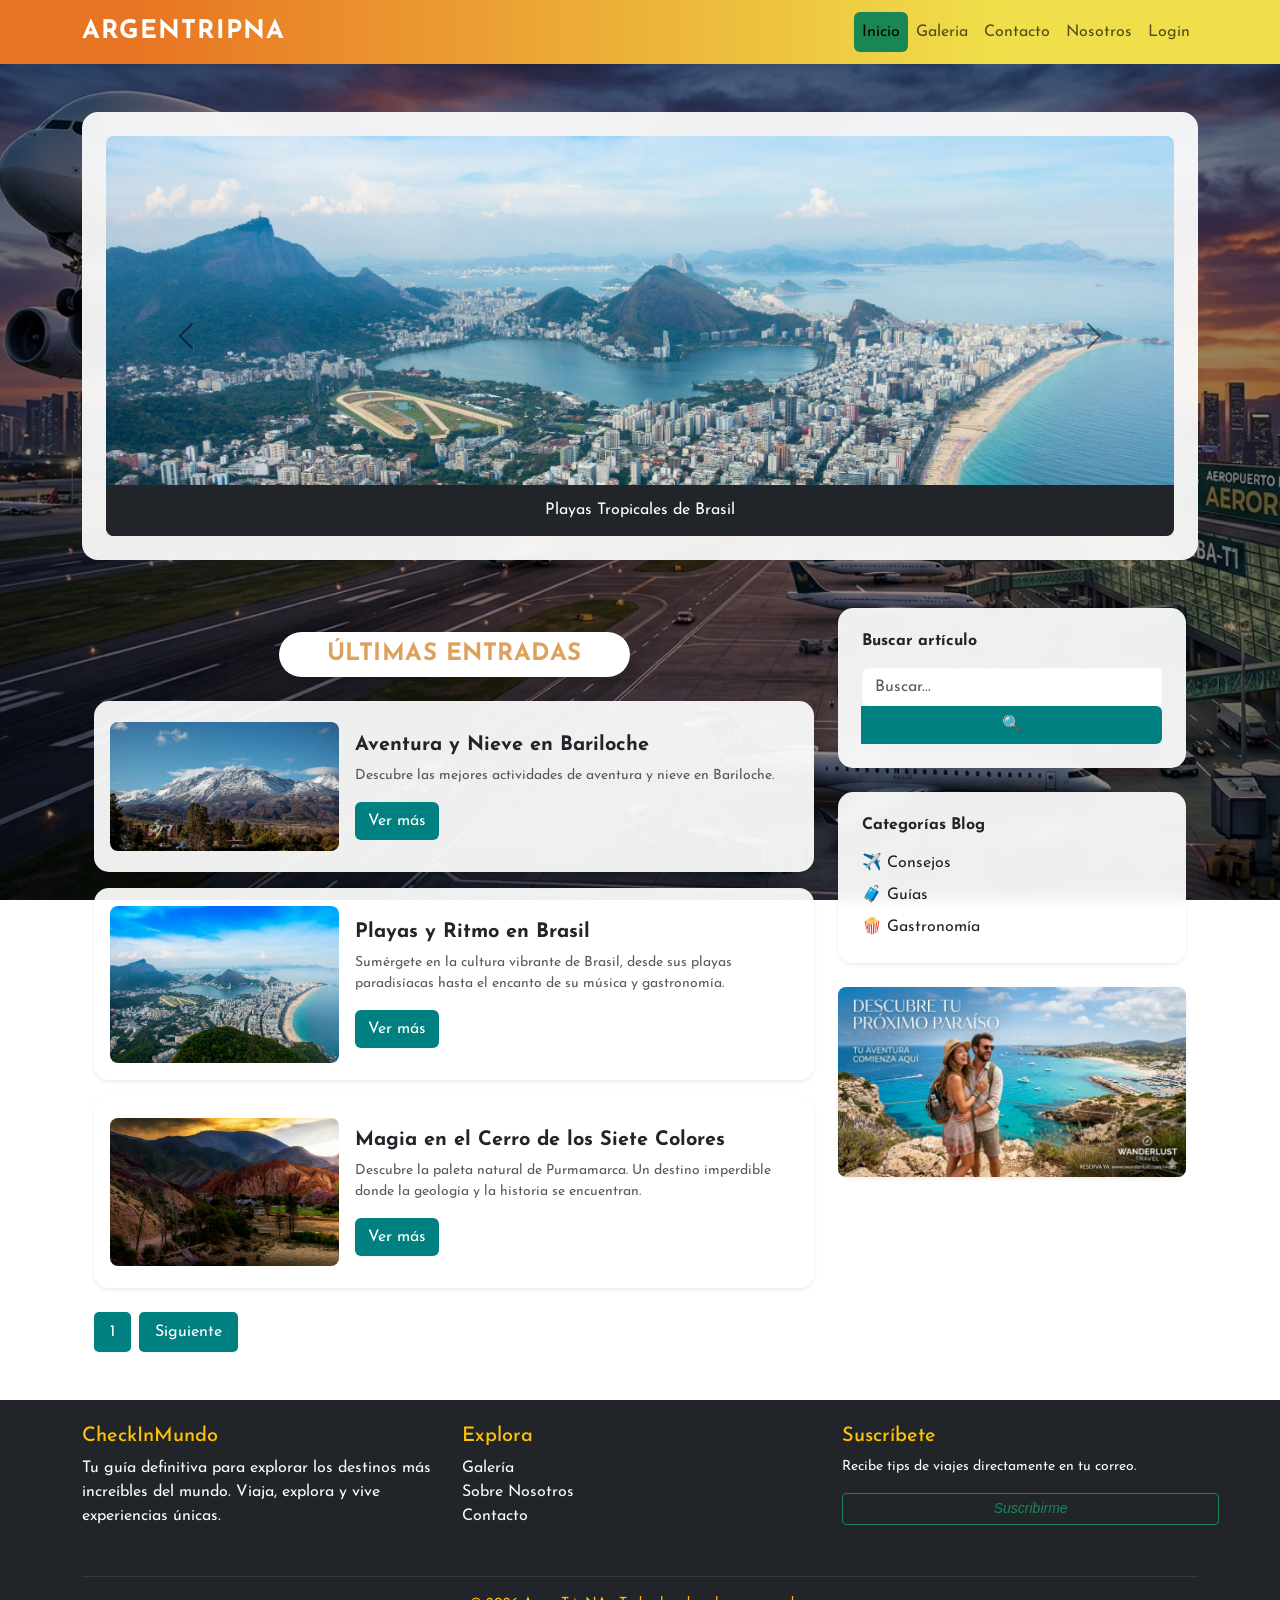
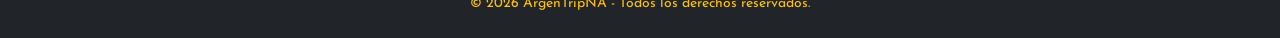
==== commit 3eb318a7: "se trajo la rama de principal al index" ====
--- a/index.html
+++ b/index.html
@@ -8,6 +8,57 @@
     <title>Destinos Turísticos</title>
   </head>
   <body class="fondo">
+    <header class="sticky-top">
+      <nav class="navbar nav-bg navbar-expand-lg">
+        <div class="container">
+          <a href="../pages/principal.html" class="navbar-brand">ArgenTripNA</a>
+          <button
+            class="navbar-toggler"
+            data-bs-toggle="collapse"
+            data-bs-target="#opcionesMenu"
+          >
+            <span class="navbar-toggler-icon"></span>
+          </button>
+          <div class="collapse navbar-collapse" id="opcionesMenu">
+            <ul class="navbar-nav ms-auto">
+              <li class="nav-item">
+                <a
+                  class="nav-link btn btn-outline-success hover-blanco active"
+                  href="../index.html"
+                  >Inicio</a
+                >
+              </li>
+              <li class="nav-item">
+                <a
+                  class="nav-link btn btn-outline-success hover-blanco"
+                  href="./galeria.html"
+                  >Galeria</a
+                >
+              </li>
+              <li class="nav-item">
+                <a
+                  class="nav-link btn btn-outline-success hover-blanco"
+                  href="./contacto.html"
+                  >Contacto</a
+                >
+              </li>
+              <li class="nav-item">
+                <a
+                  class="nav-link btn btn-outline-success hover-blanco"
+                  href="./nosotros.html"
+                  >Nosotros</a
+                >
+              </li>
+              <li class="nav-item">
+                <a class="nav-link btn btn-outline-success hover-blanco" href="./login.html"
+                  >Login</a
+                >
+              </li>
+            </ul>
+          </div>
+        </div>
+      </nav>
+    </header>
     <main class="container my-5">
       <section class="mb-5">
         <div class="p-4 rounded-4 card-glass">
@@ -370,6 +421,134 @@
         </div>
       </div>
     </main>
+    <footer class="bg-dark text-light py-4 mt-5">
+      <div class="container">
+        <div class="row">
+          <div class="col-md-4 mb-3">
+            <h5 class="text-warning">CheckInMundo</h5>
+            <p>
+              Tu guía definitiva para explorar los destinos más increíbles del
+              mundo. Viaja, explora y vive experiencias únicas.
+            </p>
+          </div>
+
+          <div class="col-md-4 mb-3">
+            <h5 class="text-warning">Explora</h5>
+            <ul class="list-unstyled">
+              <li>
+                <a
+                  href="../pages/galeria.html"
+                  class="text-light text-decoration-none hover-naranja"
+                  >Galería</a
+                >
+              </li>
+              <li>
+                <a
+                  href="../pages/nosotros.html"
+                  class="text-light text-decoration-none hover-naranja"
+                  >Sobre Nosotros</a
+                >
+              </li>
+              <li>
+                <a
+                  href="../pages/contacto.html"
+                  class="text-light text-decoration-none hover-naranja"
+                  >Contacto</a
+                >
+              </li>
+            </ul>
+          </div>
+
+          <div class="col-md-4 mb-3">
+            <h5 class="text-warning">Suscríbete</h5>
+            <p class="small">
+              Recibe tips de viajes directamente en tu correo.
+            </p>
+            
+            <button
+              class="btn btn-outline-success btn-sm hover-blanco"
+              data-bs-toggle="modal"
+              data-bs-target="#ModalSuscripcion"
+            >
+              <i class="bi bi-play-fill">Suscribirme</i>
+            </button>
+          </div>
+        </div>
+
+        <hr class="border-secondary" />
+
+        <div class="text-center small  text-warning">
+          &copy; 2026 ArgenTripNA - Todos los derechos reservados.
+        </div>
+      </div>
+    <link rel="stylesheet" href="../css/bootstrap.min.css" />
+    <link rel="stylesheet" href="../css/style.css" />
+    <title>Destinos Turísticos</title>
+  </head>
+  <body>
+    <main>
+      <div
+        class="modal fade"
+        id="ModalSuscripcion"
+        tabindex="-1"
+        aria-labelledby="ModalSuscripcionLabel"
+        aria-hidden="true"
+      >
+        <div class="modal-dialog">
+          <div class="modal-content">
+            <div class="modal-header">
+              <h2 class="modal-title fs-5" id="ModalSuscripcionLabel">
+                Suscribirse a ArgenTripNa
+              </h2>
+              <button
+                type="button"
+                class="btn-close"
+                data-bs-dismiss="modal"
+                aria-label="Close"
+              ></button>
+            </div>
+            <div class="modal-body">
+              <div class="container pb-1 pt-1">
+                <label class="largo-texto" for="usuario"
+                  >Nombre de Usuario *</label
+                >
+                <input
+                  type="text"
+                  minlength="2"
+                  maxlength="30"
+                  placeholder="Ej:Alex4510"
+                  required
+                  id="usuario"
+                />
+              </div>
+              <div class="container pb-1 pt-1">
+                <label class="largo-texto" for="email">Mail *</label>
+                <input
+                  type="email"
+                  placeholder="Ej: Alex1090@gmail.com"
+                  required
+                  id="email"
+                />
+              </div>
+              <div class="container">
+                <label class="largo-texto" for="Contraseña">Contraseña *</label>
+                <input
+                  type="password"
+                  minlength="2"
+                  maxlength="50"
+                  placeholder="*************"
+                  required
+                  id="Contraseña"
+                />
+              </div>
+              <button type="submit" class="btn btn-primary mt-2">
+                Suscribirse
+              </button>
+            </div>
+          </div>
+        </div>
+      </div>
+    </footer>
     <script src="../js/bootstrap.min.js"></script>
   </body>
 </html>
--- a/css/style.css
+++ b/css/style.css
@@ -293,3 +293,50 @@
 .largo-texto {
   width: 100%;
 }
+
+.fondo {
+    /* rgba(0, 0, 0, 0.4) 
+
+    */
+    background-image: linear-gradient(rgba(0, 0, 0, 0.4), rgba(0, 0, 0, 0.4)), 
+                      url('../img/fondo.png');
+    
+    background-size: cover;
+    background-position: center;
+    background-repeat: no-repeat;
+    background-attachment: fixed;
+}
+
+.card-glass {
+    background-color: rgba(255, 255, 255, 0.93) !important;
+    backdrop-filter: blur(8px);
+}
+
+.zoom-img {
+    transition: transform 0.4s ease-in-out;
+}
+.zoom-img:hover {
+    transform: scale(1.07);
+}
+
+.card-hover {
+    transition: transform 0.3s cubic-bezier(0.25, 0.8, 0.25, 1), box-shadow 0.3s ease;
+}
+.card-hover:hover {
+    transform: translateY(-5px);
+    box-shadow: 0 12px 24px rgba(0, 0, 0, 0.15) !important;
+}
+
+.btn[style*="background-color: #008080"]:hover {
+    background-color: #e65c00 !important;
+}
+
+.ad-hover {
+    transition: transform 0.3s ease, filter 0.3s ease;
+}
+.ad-hover:hover {
+    transform: scale(1.03);
+    filter: contrast(1.08) brightness(1.03);
+}
+
+
--- a/css/style.css
+++ b/css/style.css
@@ -293,3 +293,50 @@
 .largo-texto {
   width: 100%;
 }
+
+.fondo {
+    /* rgba(0, 0, 0, 0.4) 
+
+    */
+    background-image: linear-gradient(rgba(0, 0, 0, 0.4), rgba(0, 0, 0, 0.4)), 
+                      url('../img/fondo.png');
+    
+    background-size: cover;
+    background-position: center;
+    background-repeat: no-repeat;
+    background-attachment: fixed;
+}
+
+.card-glass {
+    background-color: rgba(255, 255, 255, 0.93) !important;
+    backdrop-filter: blur(8px);
+}
+
+.zoom-img {
+    transition: transform 0.4s ease-in-out;
+}
+.zoom-img:hover {
+    transform: scale(1.07);
+}
+
+.card-hover {
+    transition: transform 0.3s cubic-bezier(0.25, 0.8, 0.25, 1), box-shadow 0.3s ease;
+}
+.card-hover:hover {
+    transform: translateY(-5px);
+    box-shadow: 0 12px 24px rgba(0, 0, 0, 0.15) !important;
+}
+
+.btn[style*="background-color: #008080"]:hover {
+    background-color: #e65c00 !important;
+}
+
+.ad-hover {
+    transition: transform 0.3s ease, filter 0.3s ease;
+}
+.ad-hover:hover {
+    transform: scale(1.03);
+    filter: contrast(1.08) brightness(1.03);
+}
+
+
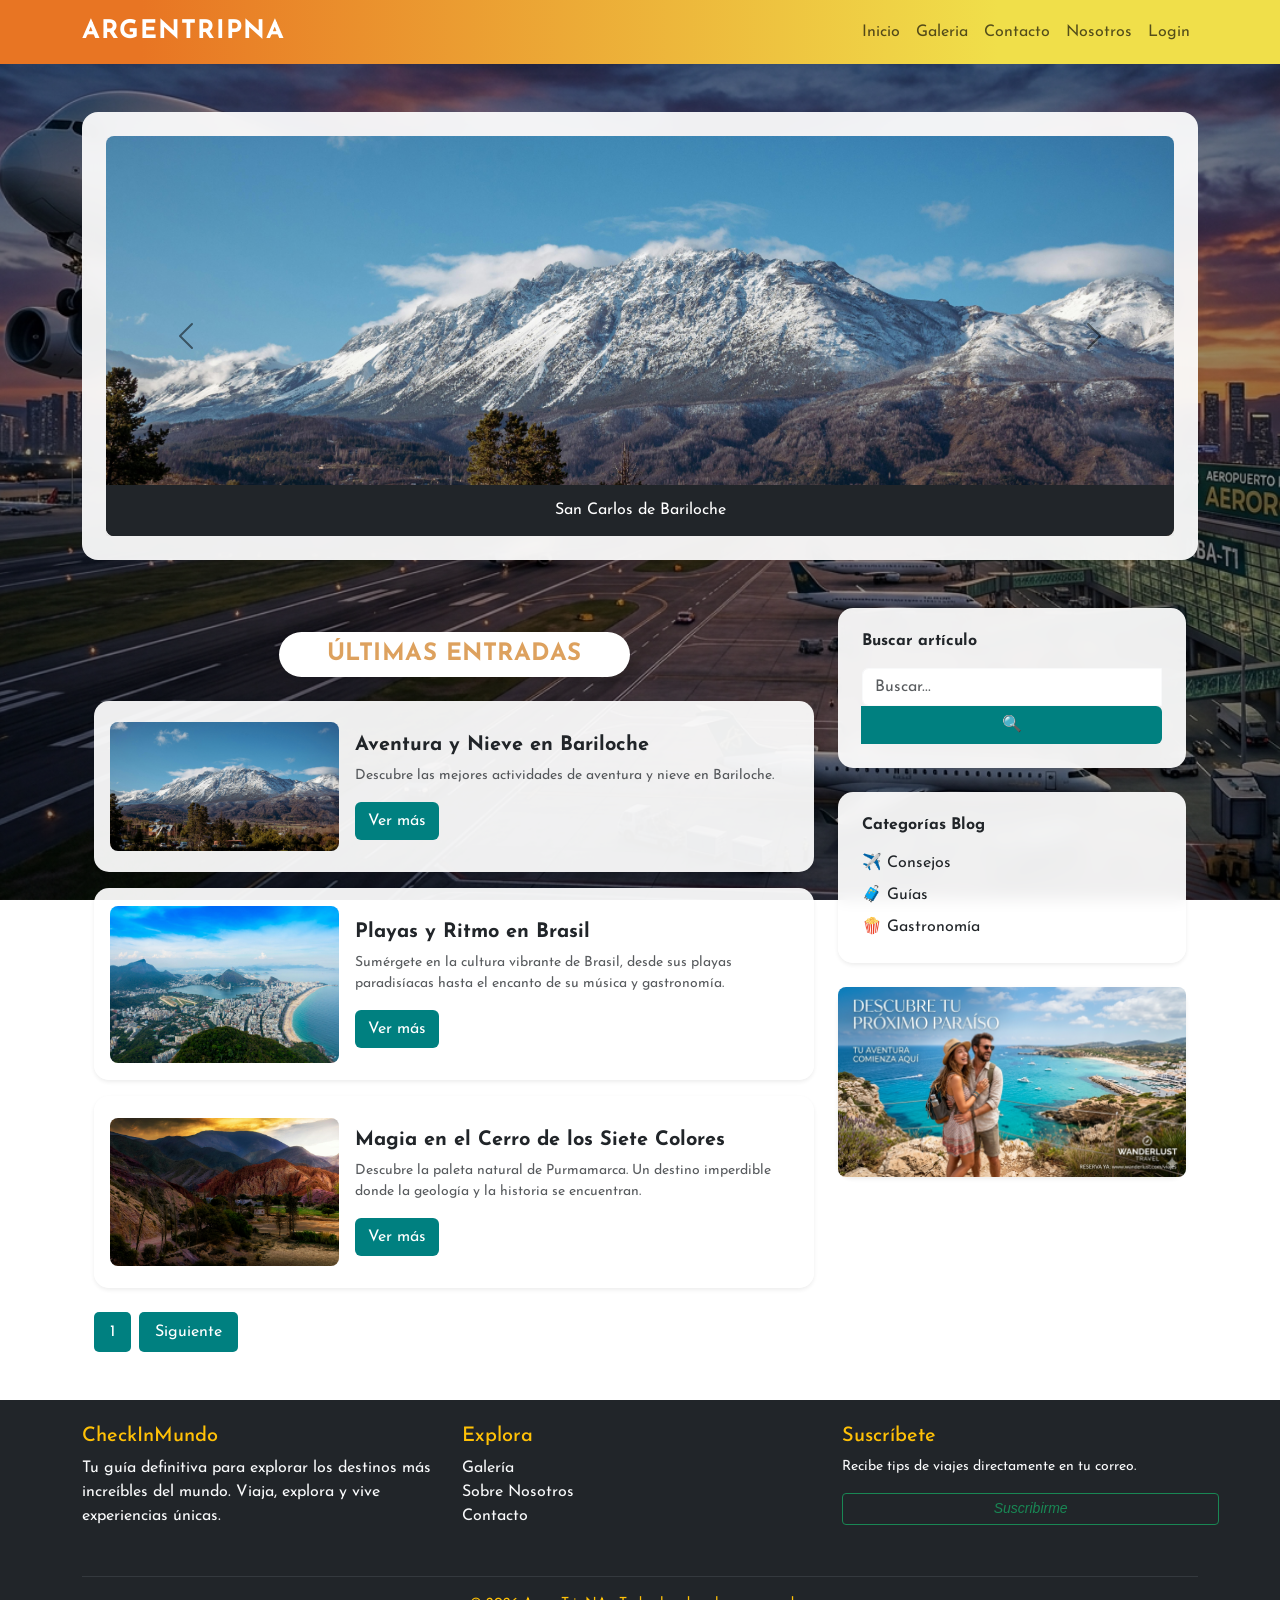
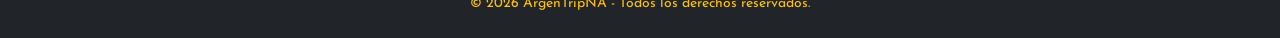
==== commit 10267f47: "se linkeo el navbar a todas las paginas" ====
--- a/index.html
+++ b/index.html
@@ -11,7 +11,7 @@
     <header class="sticky-top">
       <nav class="navbar nav-bg navbar-expand-lg">
         <div class="container">
-          <a href="../pages/principal.html" class="navbar-brand">ArgenTripNA</a>
+          <a href="./index.html" class="navbar-brand">ArgenTripNA</a>
           <button
             class="navbar-toggler"
             data-bs-toggle="collapse"
@@ -23,34 +23,34 @@
             <ul class="navbar-nav ms-auto">
               <li class="nav-item">
                 <a
-                  class="nav-link btn btn-outline-success hover-blanco active"
-                  href="../index.html"
+                  class="nav-link btn btn-outline-success hover-blanco"
+                  href="./pages/entradaBlog.html"
                   >Inicio</a
                 >
               </li>
               <li class="nav-item">
                 <a
                   class="nav-link btn btn-outline-success hover-blanco"
-                  href="./galeria.html"
+                  href="./pages/galeria.html"
                   >Galeria</a
                 >
               </li>
               <li class="nav-item">
                 <a
                   class="nav-link btn btn-outline-success hover-blanco"
-                  href="./contacto.html"
+                  href="./pages/contacto.html"
                   >Contacto</a
                 >
               </li>
               <li class="nav-item">
                 <a
                   class="nav-link btn btn-outline-success hover-blanco"
-                  href="./nosotros.html"
+                  href="./pages/nosotros.html"
                   >Nosotros</a
                 >
               </li>
               <li class="nav-item">
-                <a class="nav-link btn btn-outline-success hover-blanco" href="./login.html"
+                <a class="nav-link btn btn-outline-success hover-blanco" href="./pages/login.html"
                   >Login</a
                 >
               </li>
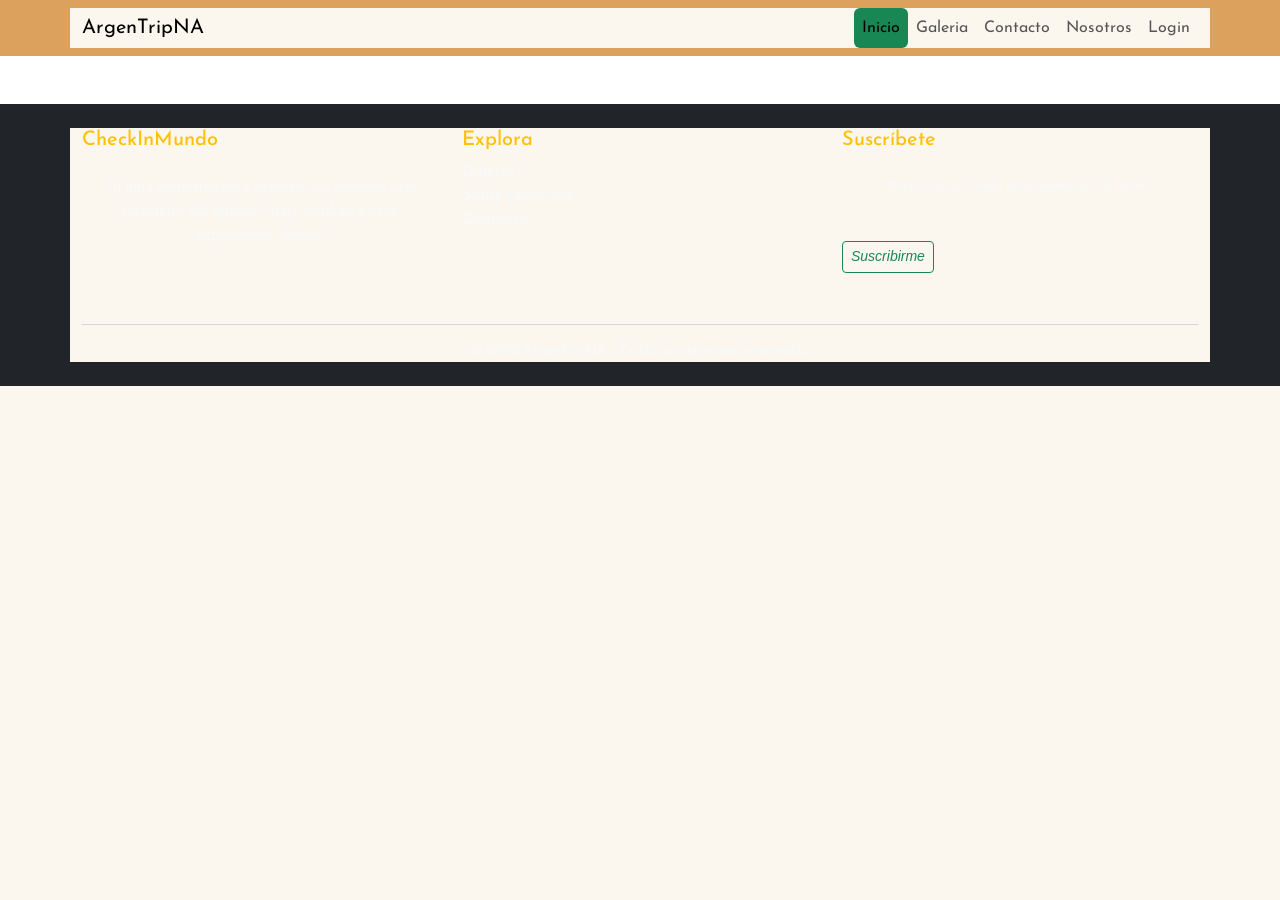
==== commit 08796a2b: "Merge branch 'master' into galeria-1" ====
--- a/index.html
+++ b/index.html
@@ -1,17 +1,17 @@
 <!doctype html>
-<html lang="es">
+<html lang="en">
   <head>
     <meta charset="UTF-8" />
     <meta name="viewport" content="width=device-width, initial-scale=1.0" />
-    <link rel="stylesheet" href="../css/bootstrap.min.css" />
-    <link rel="stylesheet" href="../css/style.css" />
-    <title>Destinos Turísticos</title>
+    <link rel="stylesheet" href="./css/bootstrap.min.css" />
+    <link rel="stylesheet" href="./css/style.css" />
+    <title>CheckInMundo</title>
   </head>
-  <body class="fondo">
+  <body>
     <header class="sticky-top">
-      <nav class="navbar nav-bg navbar-expand-lg">
+    <nav class="navbar nav-bg navbar-expand-lg">
         <div class="container">
-          <a href="./index.html" class="navbar-brand">ArgenTripNA</a>
+          <a href="../index.html" class="navbar-brand">ArgenTripNA</a>
           <button
             class="navbar-toggler"
             data-bs-toggle="collapse"
@@ -23,34 +23,34 @@
             <ul class="navbar-nav ms-auto">
               <li class="nav-item">
                 <a
-                  class="nav-link btn btn-outline-success hover-blanco"
-                  href="./pages/entradaBlog.html"
+                  class="nav-link btn btn-outline-success active"
+                  href="../index.html"
                   >Inicio</a
                 >
               </li>
               <li class="nav-item">
                 <a
-                  class="nav-link btn btn-outline-success hover-blanco"
+                  class="nav-link btn btn-outline-success"
                   href="./pages/galeria.html"
                   >Galeria</a
                 >
               </li>
               <li class="nav-item">
                 <a
-                  class="nav-link btn btn-outline-success hover-blanco"
+                  class="nav-link btn btn-outline-success"
                   href="./pages/contacto.html"
                   >Contacto</a
                 >
               </li>
               <li class="nav-item">
                 <a
-                  class="nav-link btn btn-outline-success hover-blanco"
+                  class="nav-link btn btn-outline-success"
                   href="./pages/nosotros.html"
                   >Nosotros</a
                 >
               </li>
               <li class="nav-item">
-                <a class="nav-link btn btn-outline-success hover-blanco" href="./pages/login.html"
+                <a class="nav-link btn btn-outline-success" href="./pages/login.html"
                   >Login</a
                 >
               </li>
@@ -59,368 +59,9 @@
         </div>
       </nav>
     </header>
-    <main class="container my-5">
-      <section class="mb-5">
-        <div class="p-4 rounded-4 card-glass">
-          <div
-            id="carouselExample"
-            class="carousel slide"
-            data-bs-ride="carousel"
-          >
-            <div class="carousel-inner">
-              <div
-                class="text-center carousel-item active"
-                data-bs-interval="4000"
-              >
-                <a href="#" class="text-decoration-none">
-                  <div
-                    class="position-relative overflow-hidden rounded-3 shadow-sm"
-                    style="height: 400px"
-                  >
-                    <img
-                      src="../img/bariloche.jpg.jpeg"
-                      class="d-block w-100 h-100 object-fit-cover"
-                      alt="Bariloche"
-                    />
-                    <div
-                      class="position-absolute bottom-0 start-0 w-100 bg-dark bg-opacity-70 p-3 text-white"
-                    >
-                      <h5 class="m-0 fs-6 fw-normal">
-                        San Carlos de Bariloche
-                      </h5>
-                    </div>
-                  </div>
-                </a>
-              </div>
 
-              <div class="text-center carousel-item" data-bs-interval="4000">
-                <a href="#" class="text-decoration-none">
-                  <div
-                    class="position-relative overflow-hidden rounded-3 shadow-sm"
-                    style="height: 400px"
-                  >
-                    <img
-                      src="../img/brasil.jpg.jpeg"
-                      class="d-block w-100 h-100 object-fit-cover"
-                      alt="Brasil"
-                    />
-                    <div
-                      class="position-absolute bottom-0 start-0 w-100 bg-dark bg-opacity-70 p-3 text-white"
-                    >
-                      <h5 class="m-0 fs-6 fw-normal">
-                        Playas Tropicales de Brasil
-                      </h5>
-                    </div>
-                  </div>
-                </a>
-              </div>
+    <main class="container my-5"></main>
 
-              <div class="text-center carousel-item" data-bs-interval="4000">
-                <a href="#" class="text-decoration-none">
-                  <div
-                    class="position-relative overflow-hidden rounded-3 shadow-sm"
-                    style="height: 400px"
-                  >
-                    <img
-                      src="../img/buenos aires.jpg.jpeg"
-                      class="d-block w-100 h-100 object-fit-cover"
-                      alt="Buenos Aires"
-                    />
-                    <div
-                      class="position-absolute bottom-0 start-0 w-100 bg-dark bg-opacity-70 p-3 text-white"
-                    >
-                      <h5 class="m-0 fs-6 fw-normal">
-                        Cultura y Tango en Buenos Aires
-                      </h5>
-                    </div>
-                  </div>
-                </a>
-              </div>
-
-              <div class="text-center carousel-item" data-bs-interval="4000">
-                <a href="#" class="text-decoration-none">
-                  <div
-                    class="position-relative overflow-hidden rounded-3 shadow-sm"
-                    style="height: 400px"
-                  >
-                    <img
-                      src="../img/cerro de los siete colores.jpg.jpeg"
-                      class="d-block w-100 h-100 object-fit-cover"
-                      alt="Cerro de los Siete Colores"
-                    />
-                    <div
-                      class="position-absolute bottom-0 start-0 w-100 bg-dark bg-opacity-70 p-3 text-white"
-                    >
-                      <h5 class="m-0 fs-6 fw-normal">
-                        Cerro de los Siete Colores - Purmamarca
-                      </h5>
-                    </div>
-                  </div>
-                </a>
-              </div>
-
-              <div class="text-center carousel-item" data-bs-interval="4000">
-                <a href="#" class="text-decoration-none">
-                  <div
-                    class="position-relative overflow-hidden rounded-3 shadow-sm"
-                    style="height: 400px"
-                  >
-                    <img
-                      src="../img/mendoza.jpg.jpeg"
-                      class="d-block w-100 h-100 object-fit-cover"
-                      alt="Mendoza"
-                    />
-                    <div
-                      class="position-absolute bottom-0 start-0 w-100 bg-dark bg-opacity-70 p-3 text-white"
-                    >
-                      <h5 class="m-0 fs-6 fw-normal">
-                        Ruta del Vino y Viñedos - Mendoza
-                      </h5>
-                    </div>
-                  </div>
-                </a>
-              </div>
-
-              <div class="text-center carousel-item" data-bs-interval="4000">
-                <a href="#" class="text-decoration-none">
-                  <div
-                    class="position-relative overflow-hidden rounded-3 shadow-sm"
-                    style="height: 400px"
-                  >
-                    <img
-                      src="../img/san martin de los andes.jpg.jpeg"
-                      class="d-block w-100 h-100 object-fit-cover"
-                      alt="San Martín"
-                    />
-                    <div
-                      class="position-absolute bottom-0 start-0 w-100 bg-dark bg-opacity-70 p-3 text-white"
-                    >
-                      <h5 class="m-0 fs-6 fw-normal">
-                        Lagos y Bosques - San Martín de los Andes
-                      </h5>
-                    </div>
-                  </div>
-                </a>
-              </div>
-            </div>
-
-            <button
-              class="carousel-control-prev"
-              type="button"
-              data-bs-target="#carouselExample"
-              data-bs-slide="prev"
-            >
-              <span
-                class="carousel-control-prev-icon"
-                aria-hidden="true"
-                style="filter: invert(1)"
-              ></span>
-            </button>
-            <button
-              class="carousel-control-next"
-              type="button"
-              data-bs-target="#carouselExample"
-              data-bs-slide="next"
-            >
-              <span
-                class="carousel-control-next-icon"
-                aria-hidden="true"
-                style="filter: invert(1)"
-              ></span>
-            </button>
-          </div>
-        </div>
-      </section>
-      <div class="container my-5">
-        <div class="row g-4">
-          <div class="col-12 col-lg-8" id="blog-content ">
-            <div class="text-center my-4">
-  <div class="bg-white px-5 py-2 rounded-pill shadow-sm d-inline-block">
-    <h2 class="mb-0 fw-bold" style="color: var(--color-principal); font-size: 1.5rem; letter-spacing: 0.5px;">
-      ÚLTIMAS ENTRADAS
-    </h2>
-  </div>
-</div>
-
-            <div
-              class="card border-0 shadow-sm p-3 my-3 card-hover"
-              style="
-                border-radius: 15px;
-                background-color: rgba(255, 255, 255, 0.93);
-              "
-            >
-              <div class="row g-0 align-items-center">
-                <div class="col-md-4">
-                  <img
-                    src="../img/bariloche.jpg.jpeg"
-                    class="img-fluid rounded-3"
-                    alt="Bariloche"
-                  />
-                </div>
-                <div class="col-md-8">
-                  <div class="card-body">
-                    <h5 class="card-title fw-bold">
-                      Aventura y Nieve en Bariloche
-                    </h5>
-                    <p class="card-text text-muted small">
-                      Descubre las mejores actividades de aventura y nieve en
-                      Bariloche.
-                    </p>
-                    <a
-                      href="#"
-                      class="btn text-white"
-                      style="background-color: #008080"
-                      >Ver más</a
-                    >
-                  </div>
-                </div>
-              </div>
-            </div>
-            <div
-              class="card border-0 shadow-sm p-3 my-3 card-hover"
-              style="
-                border-radius: 15px;
-                background-color: rgba(255, 255, 255, 0.93);
-              "
-            >
-              <div class="row g-0 align-items-center">
-                <div class="col-md-4">
-                  <img
-                    src="../img/brasil.jpg.jpeg"
-                    class="img-fluid rounded-3"
-                    alt="Bariloche"
-                  />
-                </div>
-                <div class="col-md-8">
-                  <div class="card-body">
-                    <h5 class="card-title fw-bold">Playas y Ritmo en Brasil</h5>
-                    <p class="card-text text-muted small">
-                      Sumérgete en la cultura vibrante de Brasil, desde sus
-                      playas paradisíacas hasta el encanto de su música y
-                      gastronomía.
-                    </p>
-                    <a
-                      href="#"
-                      class="btn text-white"
-                      style="background-color: #008080"
-                      >Ver más</a
-                    >
-                  </div>
-                </div>
-              </div>
-            </div>
-            <div
-              class="card border-0 shadow-sm p-3 my-3 card-hover"
-              style="
-                border-radius: 15px;
-                background-color: rgba(255, 255, 255, 0.93);
-              "
-            >
-              <div class="row g-0 align-items-center">
-                <div class="col-md-4">
-                  <img
-                    src="../img/cerro de los siete colores.jpg.jpeg"
-                    class="img-fluid rounded-3"
-                    alt="Bariloche"
-                  />
-                </div>
-                <div class="col-md-8">
-                  <div class="card-body">
-                    <h5 class="card-title fw-bold">
-                      Magia en el Cerro de los Siete Colores
-                    </h5>
-                    <p class="card-text text-muted small">
-                      Descubre la paleta natural de Purmamarca. Un destino
-                      imperdible donde la geología y la historia se encuentran.
-                    </p>
-                    <a
-                      href="#"
-                      class="btn text-white"
-                      style="background-color: #008080"
-                      >Ver más</a
-                    >
-                  </div>
-                </div>
-              </div>
-            </div>
-
-            <div class="d-flex gap-2 mt-4">
-              <a
-                class="btn text-white border-0 py-2 px-3"
-                href="#"
-                style="background-color: #008080; border-radius: 5px"
-                >1</a
-              >
-              <a
-                class="btn text-white border-0 py-2 px-3"
-                href="#"
-                style="background-color: #008080; border-radius: 5px"
-                >Siguiente</a
-              >
-            </div>
-          </div>
-
-          <div class="col-12 col-lg-4 d-flex flex-column gap-4" id="sidebar">
-            <div
-              class="card border-0 shadow-sm p-4 card-glass"
-              style="border-radius: 15px"
-            >
-              <h6 class="fw-bold mb-3">Buscar artículo</h6>
-              <div class="input-group">
-                <input
-                  type="text"
-                  class="form-control border-light"
-                  placeholder="Buscar..."
-                />
-                <button
-                  class="btn text-white"
-                  type="button"
-                  style="background-color: #008080"
-                >
-                  🔍
-                </button>
-              </div>
-            </div>
-
-            <div
-              class="card border-0 shadow-sm p-4 card-glass"
-              style="border-radius: 15px"
-            >
-              <h6 class="fw-bold mb-3">Categorías Blog</h6>
-              <ul class="list-unstyled d-flex flex-column gap-2 mb-0">
-                <li>
-                  <a href="#" class="text-decoration-none text-dark"
-                    >✈️ Consejos</a
-                  >
-                </li>
-                <li>
-                  <a href="#" class="text-decoration-none text-dark"
-                    >🧳 Guías</a
-                  >
-                </li>
-                <li>
-                  <a href="#" class="text-decoration-none text-dark"
-                    >🍿 Gastronomía</a
-                  >
-                </li>
-              </ul>
-            </div>
-
-            <a
-              href="#"
-              class="card border-0 shadow-sm ad-hover"
-              style="border-radius: 15px; text-decoration: none"
-            >
-              <img
-                src="../img/publicidad.png"
-                class="img-fluid rounded-3"
-                alt="Anuncio"
-              />
-            </a>
-          </div>
-        </div>
-      </div>
-    </main>
     <footer class="bg-dark text-light py-4 mt-5">
       <div class="container">
         <div class="row">
@@ -438,21 +79,21 @@
               <li>
                 <a
                   href="../pages/galeria.html"
-                  class="text-light text-decoration-none hover-naranja"
+                  class="text-light text-decoration-none"
                   >Galería</a
                 >
               </li>
               <li>
                 <a
                   href="../pages/nosotros.html"
-                  class="text-light text-decoration-none hover-naranja"
+                  class="text-light text-decoration-none"
                   >Sobre Nosotros</a
                 >
               </li>
               <li>
                 <a
                   href="../pages/contacto.html"
-                  class="text-light text-decoration-none hover-naranja"
+                  class="text-light text-decoration-none"
                   >Contacto</a
                 >
               </li>
@@ -464,12 +105,7 @@
             <p class="small">
               Recibe tips de viajes directamente en tu correo.
             </p>
-            
-            <button
-              class="btn btn-outline-success btn-sm hover-blanco"
-              data-bs-toggle="modal"
-              data-bs-target="#ModalSuscripcion"
-            >
+            <button class="btn btn-outline-success btn-sm" data-bs-toggle="modal" data-bs-target="#ModalSuscripcion">
               <i class="bi bi-play-fill">Suscribirme</i>
             </button>
           </div>
@@ -477,7 +113,7 @@
 
         <hr class="border-secondary" />
 
-        <div class="text-center small  text-warning">
+        <div class="text-center small">
           &copy; 2026 ArgenTripNA - Todos los derechos reservados.
         </div>
       </div>
@@ -537,7 +173,6 @@
                   minlength="2"
                   maxlength="50"
                   placeholder="*************"
-                  required
                   id="Contraseña"
                 />
               </div>
@@ -549,6 +184,6 @@
         </div>
       </div>
     </footer>
-    <script src="../js/bootstrap.min.js"></script>
+        <script src="./js/bootstrap.min.js"></script>
   </body>
 </html>
--- a/css/style.css
+++ b/css/style.css
@@ -164,53 +164,6 @@
     text-align: center;
   }
 }
-/* estilos pagina entradaBlog */
-.bg-main {
-  background-color: var(--color-acento);
-}
-.color-title {
-  color: var(--color-principal);
-}
-.form-eb {
-  width: 300px;
-  margin: auto;
-  margin-bottom: 30px;
-}
-
-.input-eb,
-.textarea-eb,
-.button-eb,
-.select-eb {
-  background-color: var(--color-principal);
-  width: 100%;
-  padding: 10px;
-  margin-top: 10px;
-  margin-bottom: 10px;
-  border: 1px solid black;
-}
-select,
-button {
-  width: 106%;
-}
-.comentarios-eb {
-    border: 1px solid var(--color-principal);
-    padding: 10px;
-    margin: 10px;
-}
-
-/* estilos pagina error */
-
-.animacion-img-404 {
-  animation: expansiva 3s linear 1;
-}
-@keyframes expansiva {
-  from {
-    transform: scale(1);
-  }
-  to {
-    transform: scale(1.5);
-  }
-}
 
 .div-nosotros {
   border-radius: 10px;
@@ -229,114 +182,119 @@
   line-height: 30px;
 }
 
-.largo-texto {
+.largo-texto{
   width: 100%;
 }
 
-.color-modal {
+.color-modal{
   background-color: var(--color-tarjeta);
   color: var(--color-texto-oscuro);
 }
-
+/* Tipografia Josefin Sans  */
 * {
   margin: 0px;
   padding: 0px;
   box-sizing: border-box;
-}
-
-nav {
-  /* Color de respaldo (fallback) */
-  background: #e87523;
-
-  /* Tu degradado específico */
-  background: linear-gradient(
-    90deg,
-    rgba(232, 117, 35, 1) 11%,
-    rgba(240, 223, 74, 1) 78%
-  );
-}
-
-.navbar-brand {
-  font-weight: 800; /* Mucho más peso */
-  font-size: 1.6rem;
-  letter-spacing: 1px; /* Aire entre letras */
-  text-transform: uppercase; /* Opcional, le da autoridad */
-  color: var(--color-texto-claro) !important;
-  transition: transform 0.3s ease;
-}
-
-.navbar-brand:hover {
-  transform: scale(1.05); /* Pequeño efecto al pasar el mouse */
-}
-
-.hover-naranja {
-  transition: color 0.3s ease; /* Esto hace que el cambio sea suave */
-}
-
-.hover-naranja:hover {
-  color: var(--color-llamado-accion) !important; /* O usa el código #E65F19 */
-}
-
-.hover-blanco {
-  transition: color 0.3s ease; /* Esto hace que el cambio sea suave */
-}
-
-.hover-blanco:hover {
-  color: var(--color-tarjeta);
-}
-
-.btn-naranja {
-  btn {
-    color: #e65f19;
-  }
-}
-.largo-texto {
+  background: #FBF7EE;
+  
+}
+h2{
+  padding: 15px;
+  text-align: center;
+  font-family:'Lucida Sans', 'Lucida Sans Regular', 'Lucida Grande', 'Lucida Sans Unicode', Geneva, Verdana, sans-serif
+}
+p{
+  padding: 15px;
+  font-family: Josefin sans-serif;
+  max-width: 1000px;
+  text-align: center;
+  margin: 0 auto 30px;
+}
+
+.galeria {
+  
+  padding: 20px;
+  margin-top: 15px;
+  display: flex;
+  flex-direction: column;
+  gap: 15px;    /* Permite que las imágenes bajen a la siguiente línea si no caben */           /* Espaciado de 15px entre las imágenes (puedes cambiarlo) */
+  justify-content: center; /* Centra las imágenes en la pantalla */
+  align-items: stretch;
+  object-fit: cover; 
+}
+
+nav{
+  background-color: #DDA15E;
+}
+
+figure {
+  border-radius: 15px;
+  overflow: hidden;
+  filter: drop-shadow(0 0 10px  #00878A);
+  transition: 800ms;
+  img {
+    width: 100%;
+    height: 200px;
+    vertical-align: bottom;
+  object-position: center; /* Centra el enfoque del recorte */
+  }
+  figcaption {
+   h5{
+     font-family: josefin sans-serif;
+   }
+    background-color: var(--color-fondo);
+    padding: 25px;
+  }
+  &:hover{
+    position: relative;
+    bottom: 10px;
+     filter: drop-shadow(0 0 10px #00878A);
+  }
+}
+.img.alta{ 
+  height: 250px;
+  object-fit: cover;
+  object-position: center;
+} 
+
+@media (width >= 768px) { /*dispositivo medianos*/
+  /* aqui puedo crear una clase, o selc. de etiqueta o id */
+  .galeria {
+    flex-direction: row;
+    flex-wrap: wrap;
+  }
+  figure {
+    width: calc(33.33% - 15px);
+  }
+  figcaption{
+    height: 170px;
+  }
+}
+
+/* media querie para dispositivos grandes */
+@media screen and (width >= 1024px) {
+  .galeria {
+    justify-content: center;
+  }
+  figure {
+    width: calc(25% - 15px);
+  }
+}
+
+@media print {
+  .galeria {
+    flex-direction: row; 
+    flex-wrap: wrap;
+  }
+
+  figure {
+    width: calc(33.33% - 15px);
+  }
+  body {
+    color:#262626;
+  }
+}
+
+.largo-texto{
   width: 100%;
 }
-
-.fondo {
-    /* rgba(0, 0, 0, 0.4) 
-
-    */
-    background-image: linear-gradient(rgba(0, 0, 0, 0.4), rgba(0, 0, 0, 0.4)), 
-                      url('../img/fondo.png');
-    
-    background-size: cover;
-    background-position: center;
-    background-repeat: no-repeat;
-    background-attachment: fixed;
-}
-
-.card-glass {
-    background-color: rgba(255, 255, 255, 0.93) !important;
-    backdrop-filter: blur(8px);
-}
-
-.zoom-img {
-    transition: transform 0.4s ease-in-out;
-}
-.zoom-img:hover {
-    transform: scale(1.07);
-}
-
-.card-hover {
-    transition: transform 0.3s cubic-bezier(0.25, 0.8, 0.25, 1), box-shadow 0.3s ease;
-}
-.card-hover:hover {
-    transform: translateY(-5px);
-    box-shadow: 0 12px 24px rgba(0, 0, 0, 0.15) !important;
-}
-
-.btn[style*="background-color: #008080"]:hover {
-    background-color: #e65c00 !important;
-}
-
-.ad-hover {
-    transition: transform 0.3s ease, filter 0.3s ease;
-}
-.ad-hover:hover {
-    transform: scale(1.03);
-    filter: contrast(1.08) brightness(1.03);
-}
-
-
--- a/css/style.css
+++ b/css/style.css
@@ -164,53 +164,6 @@
     text-align: center;
   }
 }
-/* estilos pagina entradaBlog */
-.bg-main {
-  background-color: var(--color-acento);
-}
-.color-title {
-  color: var(--color-principal);
-}
-.form-eb {
-  width: 300px;
-  margin: auto;
-  margin-bottom: 30px;
-}
-
-.input-eb,
-.textarea-eb,
-.button-eb,
-.select-eb {
-  background-color: var(--color-principal);
-  width: 100%;
-  padding: 10px;
-  margin-top: 10px;
-  margin-bottom: 10px;
-  border: 1px solid black;
-}
-select,
-button {
-  width: 106%;
-}
-.comentarios-eb {
-    border: 1px solid var(--color-principal);
-    padding: 10px;
-    margin: 10px;
-}
-
-/* estilos pagina error */
-
-.animacion-img-404 {
-  animation: expansiva 3s linear 1;
-}
-@keyframes expansiva {
-  from {
-    transform: scale(1);
-  }
-  to {
-    transform: scale(1.5);
-  }
-}
 
 .div-nosotros {
   border-radius: 10px;
@@ -229,114 +182,119 @@
   line-height: 30px;
 }
 
-.largo-texto {
+.largo-texto{
   width: 100%;
 }
 
-.color-modal {
+.color-modal{
   background-color: var(--color-tarjeta);
   color: var(--color-texto-oscuro);
 }
-
+/* Tipografia Josefin Sans  */
 * {
   margin: 0px;
   padding: 0px;
   box-sizing: border-box;
-}
-
-nav {
-  /* Color de respaldo (fallback) */
-  background: #e87523;
-
-  /* Tu degradado específico */
-  background: linear-gradient(
-    90deg,
-    rgba(232, 117, 35, 1) 11%,
-    rgba(240, 223, 74, 1) 78%
-  );
-}
-
-.navbar-brand {
-  font-weight: 800; /* Mucho más peso */
-  font-size: 1.6rem;
-  letter-spacing: 1px; /* Aire entre letras */
-  text-transform: uppercase; /* Opcional, le da autoridad */
-  color: var(--color-texto-claro) !important;
-  transition: transform 0.3s ease;
-}
-
-.navbar-brand:hover {
-  transform: scale(1.05); /* Pequeño efecto al pasar el mouse */
-}
-
-.hover-naranja {
-  transition: color 0.3s ease; /* Esto hace que el cambio sea suave */
-}
-
-.hover-naranja:hover {
-  color: var(--color-llamado-accion) !important; /* O usa el código #E65F19 */
-}
-
-.hover-blanco {
-  transition: color 0.3s ease; /* Esto hace que el cambio sea suave */
-}
-
-.hover-blanco:hover {
-  color: var(--color-tarjeta);
-}
-
-.btn-naranja {
-  btn {
-    color: #e65f19;
-  }
-}
-.largo-texto {
+  background: #FBF7EE;
+  
+}
+h2{
+  padding: 15px;
+  text-align: center;
+  font-family:'Lucida Sans', 'Lucida Sans Regular', 'Lucida Grande', 'Lucida Sans Unicode', Geneva, Verdana, sans-serif
+}
+p{
+  padding: 15px;
+  font-family: Josefin sans-serif;
+  max-width: 1000px;
+  text-align: center;
+  margin: 0 auto 30px;
+}
+
+.galeria {
+  
+  padding: 20px;
+  margin-top: 15px;
+  display: flex;
+  flex-direction: column;
+  gap: 15px;    /* Permite que las imágenes bajen a la siguiente línea si no caben */           /* Espaciado de 15px entre las imágenes (puedes cambiarlo) */
+  justify-content: center; /* Centra las imágenes en la pantalla */
+  align-items: stretch;
+  object-fit: cover; 
+}
+
+nav{
+  background-color: #DDA15E;
+}
+
+figure {
+  border-radius: 15px;
+  overflow: hidden;
+  filter: drop-shadow(0 0 10px  #00878A);
+  transition: 800ms;
+  img {
+    width: 100%;
+    height: 200px;
+    vertical-align: bottom;
+  object-position: center; /* Centra el enfoque del recorte */
+  }
+  figcaption {
+   h5{
+     font-family: josefin sans-serif;
+   }
+    background-color: var(--color-fondo);
+    padding: 25px;
+  }
+  &:hover{
+    position: relative;
+    bottom: 10px;
+     filter: drop-shadow(0 0 10px #00878A);
+  }
+}
+.img.alta{ 
+  height: 250px;
+  object-fit: cover;
+  object-position: center;
+} 
+
+@media (width >= 768px) { /*dispositivo medianos*/
+  /* aqui puedo crear una clase, o selc. de etiqueta o id */
+  .galeria {
+    flex-direction: row;
+    flex-wrap: wrap;
+  }
+  figure {
+    width: calc(33.33% - 15px);
+  }
+  figcaption{
+    height: 170px;
+  }
+}
+
+/* media querie para dispositivos grandes */
+@media screen and (width >= 1024px) {
+  .galeria {
+    justify-content: center;
+  }
+  figure {
+    width: calc(25% - 15px);
+  }
+}
+
+@media print {
+  .galeria {
+    flex-direction: row; 
+    flex-wrap: wrap;
+  }
+
+  figure {
+    width: calc(33.33% - 15px);
+  }
+  body {
+    color:#262626;
+  }
+}
+
+.largo-texto{
   width: 100%;
 }
-
-.fondo {
-    /* rgba(0, 0, 0, 0.4) 
-
-    */
-    background-image: linear-gradient(rgba(0, 0, 0, 0.4), rgba(0, 0, 0, 0.4)), 
-                      url('../img/fondo.png');
-    
-    background-size: cover;
-    background-position: center;
-    background-repeat: no-repeat;
-    background-attachment: fixed;
-}
-
-.card-glass {
-    background-color: rgba(255, 255, 255, 0.93) !important;
-    backdrop-filter: blur(8px);
-}
-
-.zoom-img {
-    transition: transform 0.4s ease-in-out;
-}
-.zoom-img:hover {
-    transform: scale(1.07);
-}
-
-.card-hover {
-    transition: transform 0.3s cubic-bezier(0.25, 0.8, 0.25, 1), box-shadow 0.3s ease;
-}
-.card-hover:hover {
-    transform: translateY(-5px);
-    box-shadow: 0 12px 24px rgba(0, 0, 0, 0.15) !important;
-}
-
-.btn[style*="background-color: #008080"]:hover {
-    background-color: #e65c00 !important;
-}
-
-.ad-hover {
-    transition: transform 0.3s ease, filter 0.3s ease;
-}
-.ad-hover:hover {
-    transform: scale(1.03);
-    filter: contrast(1.08) brightness(1.03);
-}
-
-
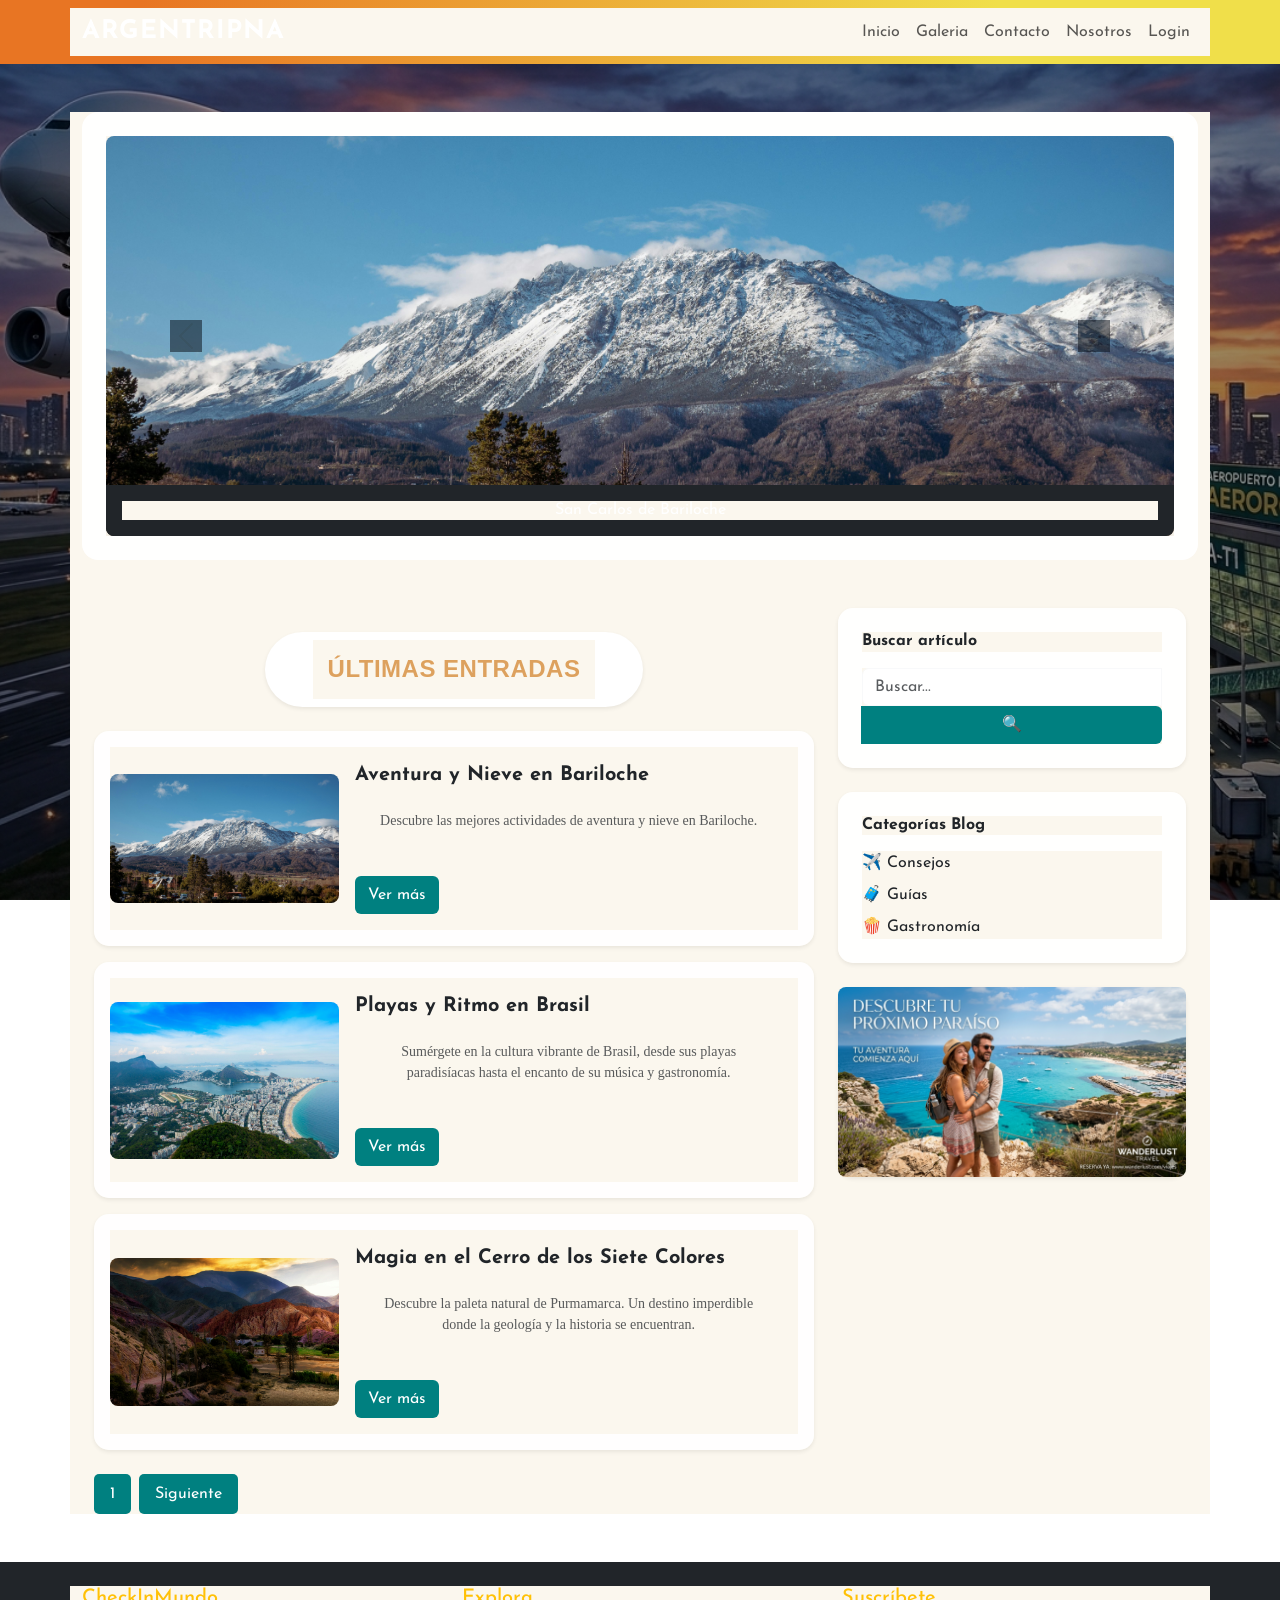
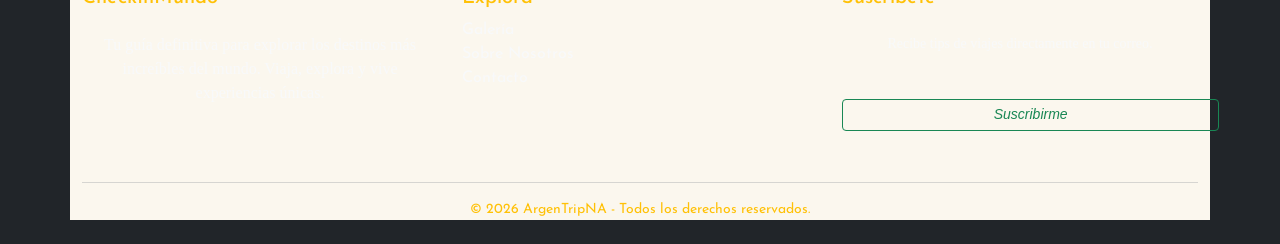
==== commit f3c0821e: "Merge branch 'dev' into galeria-1" ====
--- a/index.html
+++ b/index.html
@@ -1,17 +1,17 @@
 <!doctype html>
-<html lang="en">
+<html lang="es">
   <head>
     <meta charset="UTF-8" />
     <meta name="viewport" content="width=device-width, initial-scale=1.0" />
-    <link rel="stylesheet" href="./css/bootstrap.min.css" />
-    <link rel="stylesheet" href="./css/style.css" />
-    <title>CheckInMundo</title>
+    <link rel="stylesheet" href="../css/bootstrap.min.css" />
+    <link rel="stylesheet" href="../css/style.css" />
+    <title>Destinos Turísticos</title>
   </head>
-  <body>
+  <body class="fondo">
     <header class="sticky-top">
-    <nav class="navbar nav-bg navbar-expand-lg">
+      <nav class="navbar nav-bg navbar-expand-lg">
         <div class="container">
-          <a href="../index.html" class="navbar-brand">ArgenTripNA</a>
+          <a href="./index.html" class="navbar-brand">ArgenTripNA</a>
           <button
             class="navbar-toggler"
             data-bs-toggle="collapse"
@@ -23,34 +23,34 @@
             <ul class="navbar-nav ms-auto">
               <li class="nav-item">
                 <a
-                  class="nav-link btn btn-outline-success active"
-                  href="../index.html"
+                  class="nav-link btn btn-outline-success hover-blanco"
+                  href="./pages/entradaBlog.html"
                   >Inicio</a
                 >
               </li>
               <li class="nav-item">
                 <a
-                  class="nav-link btn btn-outline-success"
+                  class="nav-link btn btn-outline-success hover-blanco"
                   href="./pages/galeria.html"
                   >Galeria</a
                 >
               </li>
               <li class="nav-item">
                 <a
-                  class="nav-link btn btn-outline-success"
+                  class="nav-link btn btn-outline-success hover-blanco"
                   href="./pages/contacto.html"
                   >Contacto</a
                 >
               </li>
               <li class="nav-item">
                 <a
-                  class="nav-link btn btn-outline-success"
+                  class="nav-link btn btn-outline-success hover-blanco"
                   href="./pages/nosotros.html"
                   >Nosotros</a
                 >
               </li>
               <li class="nav-item">
-                <a class="nav-link btn btn-outline-success" href="./pages/login.html"
+                <a class="nav-link btn btn-outline-success hover-blanco" href="./pages/login.html"
                   >Login</a
                 >
               </li>
@@ -59,9 +59,368 @@
         </div>
       </nav>
     </header>
-
-    <main class="container my-5"></main>
-
+    <main class="container my-5">
+      <section class="mb-5">
+        <div class="p-4 rounded-4 card-glass">
+          <div
+            id="carouselExample"
+            class="carousel slide"
+            data-bs-ride="carousel"
+          >
+            <div class="carousel-inner">
+              <div
+                class="text-center carousel-item active"
+                data-bs-interval="4000"
+              >
+                <a href="#" class="text-decoration-none">
+                  <div
+                    class="position-relative overflow-hidden rounded-3 shadow-sm"
+                    style="height: 400px"
+                  >
+                    <img
+                      src="../img/bariloche.jpg.jpeg"
+                      class="d-block w-100 h-100 object-fit-cover"
+                      alt="Bariloche"
+                    />
+                    <div
+                      class="position-absolute bottom-0 start-0 w-100 bg-dark bg-opacity-70 p-3 text-white"
+                    >
+                      <h5 class="m-0 fs-6 fw-normal">
+                        San Carlos de Bariloche
+                      </h5>
+                    </div>
+                  </div>
+                </a>
+              </div>
+
+              <div class="text-center carousel-item" data-bs-interval="4000">
+                <a href="#" class="text-decoration-none">
+                  <div
+                    class="position-relative overflow-hidden rounded-3 shadow-sm"
+                    style="height: 400px"
+                  >
+                    <img
+                      src="../img/brasil.jpg.jpeg"
+                      class="d-block w-100 h-100 object-fit-cover"
+                      alt="Brasil"
+                    />
+                    <div
+                      class="position-absolute bottom-0 start-0 w-100 bg-dark bg-opacity-70 p-3 text-white"
+                    >
+                      <h5 class="m-0 fs-6 fw-normal">
+                        Playas Tropicales de Brasil
+                      </h5>
+                    </div>
+                  </div>
+                </a>
+              </div>
+
+              <div class="text-center carousel-item" data-bs-interval="4000">
+                <a href="#" class="text-decoration-none">
+                  <div
+                    class="position-relative overflow-hidden rounded-3 shadow-sm"
+                    style="height: 400px"
+                  >
+                    <img
+                      src="../img/buenos aires.jpg.jpeg"
+                      class="d-block w-100 h-100 object-fit-cover"
+                      alt="Buenos Aires"
+                    />
+                    <div
+                      class="position-absolute bottom-0 start-0 w-100 bg-dark bg-opacity-70 p-3 text-white"
+                    >
+                      <h5 class="m-0 fs-6 fw-normal">
+                        Cultura y Tango en Buenos Aires
+                      </h5>
+                    </div>
+                  </div>
+                </a>
+              </div>
+
+              <div class="text-center carousel-item" data-bs-interval="4000">
+                <a href="#" class="text-decoration-none">
+                  <div
+                    class="position-relative overflow-hidden rounded-3 shadow-sm"
+                    style="height: 400px"
+                  >
+                    <img
+                      src="../img/cerro de los siete colores.jpg.jpeg"
+                      class="d-block w-100 h-100 object-fit-cover"
+                      alt="Cerro de los Siete Colores"
+                    />
+                    <div
+                      class="position-absolute bottom-0 start-0 w-100 bg-dark bg-opacity-70 p-3 text-white"
+                    >
+                      <h5 class="m-0 fs-6 fw-normal">
+                        Cerro de los Siete Colores - Purmamarca
+                      </h5>
+                    </div>
+                  </div>
+                </a>
+              </div>
+
+              <div class="text-center carousel-item" data-bs-interval="4000">
+                <a href="#" class="text-decoration-none">
+                  <div
+                    class="position-relative overflow-hidden rounded-3 shadow-sm"
+                    style="height: 400px"
+                  >
+                    <img
+                      src="../img/mendoza.jpg.jpeg"
+                      class="d-block w-100 h-100 object-fit-cover"
+                      alt="Mendoza"
+                    />
+                    <div
+                      class="position-absolute bottom-0 start-0 w-100 bg-dark bg-opacity-70 p-3 text-white"
+                    >
+                      <h5 class="m-0 fs-6 fw-normal">
+                        Ruta del Vino y Viñedos - Mendoza
+                      </h5>
+                    </div>
+                  </div>
+                </a>
+              </div>
+
+              <div class="text-center carousel-item" data-bs-interval="4000">
+                <a href="#" class="text-decoration-none">
+                  <div
+                    class="position-relative overflow-hidden rounded-3 shadow-sm"
+                    style="height: 400px"
+                  >
+                    <img
+                      src="../img/san martin de los andes.jpg.jpeg"
+                      class="d-block w-100 h-100 object-fit-cover"
+                      alt="San Martín"
+                    />
+                    <div
+                      class="position-absolute bottom-0 start-0 w-100 bg-dark bg-opacity-70 p-3 text-white"
+                    >
+                      <h5 class="m-0 fs-6 fw-normal">
+                        Lagos y Bosques - San Martín de los Andes
+                      </h5>
+                    </div>
+                  </div>
+                </a>
+              </div>
+            </div>
+
+            <button
+              class="carousel-control-prev"
+              type="button"
+              data-bs-target="#carouselExample"
+              data-bs-slide="prev"
+            >
+              <span
+                class="carousel-control-prev-icon"
+                aria-hidden="true"
+                style="filter: invert(1)"
+              ></span>
+            </button>
+            <button
+              class="carousel-control-next"
+              type="button"
+              data-bs-target="#carouselExample"
+              data-bs-slide="next"
+            >
+              <span
+                class="carousel-control-next-icon"
+                aria-hidden="true"
+                style="filter: invert(1)"
+              ></span>
+            </button>
+          </div>
+        </div>
+      </section>
+      <div class="container my-5">
+        <div class="row g-4">
+          <div class="col-12 col-lg-8" id="blog-content ">
+            <div class="text-center my-4">
+  <div class="bg-white px-5 py-2 rounded-pill shadow-sm d-inline-block">
+    <h2 class="mb-0 fw-bold" style="color: var(--color-principal); font-size: 1.5rem; letter-spacing: 0.5px;">
+      ÚLTIMAS ENTRADAS
+    </h2>
+  </div>
+</div>
+
+            <div
+              class="card border-0 shadow-sm p-3 my-3 card-hover"
+              style="
+                border-radius: 15px;
+                background-color: rgba(255, 255, 255, 0.93);
+              "
+            >
+              <div class="row g-0 align-items-center">
+                <div class="col-md-4">
+                  <img
+                    src="../img/bariloche.jpg.jpeg"
+                    class="img-fluid rounded-3"
+                    alt="Bariloche"
+                  />
+                </div>
+                <div class="col-md-8">
+                  <div class="card-body">
+                    <h5 class="card-title fw-bold">
+                      Aventura y Nieve en Bariloche
+                    </h5>
+                    <p class="card-text text-muted small">
+                      Descubre las mejores actividades de aventura y nieve en
+                      Bariloche.
+                    </p>
+                    <a
+                      href="#"
+                      class="btn text-white"
+                      style="background-color: #008080"
+                      >Ver más</a
+                    >
+                  </div>
+                </div>
+              </div>
+            </div>
+            <div
+              class="card border-0 shadow-sm p-3 my-3 card-hover"
+              style="
+                border-radius: 15px;
+                background-color: rgba(255, 255, 255, 0.93);
+              "
+            >
+              <div class="row g-0 align-items-center">
+                <div class="col-md-4">
+                  <img
+                    src="../img/brasil.jpg.jpeg"
+                    class="img-fluid rounded-3"
+                    alt="Bariloche"
+                  />
+                </div>
+                <div class="col-md-8">
+                  <div class="card-body">
+                    <h5 class="card-title fw-bold">Playas y Ritmo en Brasil</h5>
+                    <p class="card-text text-muted small">
+                      Sumérgete en la cultura vibrante de Brasil, desde sus
+                      playas paradisíacas hasta el encanto de su música y
+                      gastronomía.
+                    </p>
+                    <a
+                      href="#"
+                      class="btn text-white"
+                      style="background-color: #008080"
+                      >Ver más</a
+                    >
+                  </div>
+                </div>
+              </div>
+            </div>
+            <div
+              class="card border-0 shadow-sm p-3 my-3 card-hover"
+              style="
+                border-radius: 15px;
+                background-color: rgba(255, 255, 255, 0.93);
+              "
+            >
+              <div class="row g-0 align-items-center">
+                <div class="col-md-4">
+                  <img
+                    src="../img/cerro de los siete colores.jpg.jpeg"
+                    class="img-fluid rounded-3"
+                    alt="Bariloche"
+                  />
+                </div>
+                <div class="col-md-8">
+                  <div class="card-body">
+                    <h5 class="card-title fw-bold">
+                      Magia en el Cerro de los Siete Colores
+                    </h5>
+                    <p class="card-text text-muted small">
+                      Descubre la paleta natural de Purmamarca. Un destino
+                      imperdible donde la geología y la historia se encuentran.
+                    </p>
+                    <a
+                      href="#"
+                      class="btn text-white"
+                      style="background-color: #008080"
+                      >Ver más</a
+                    >
+                  </div>
+                </div>
+              </div>
+            </div>
+
+            <div class="d-flex gap-2 mt-4">
+              <a
+                class="btn text-white border-0 py-2 px-3"
+                href="#"
+                style="background-color: #008080; border-radius: 5px"
+                >1</a
+              >
+              <a
+                class="btn text-white border-0 py-2 px-3"
+                href="#"
+                style="background-color: #008080; border-radius: 5px"
+                >Siguiente</a
+              >
+            </div>
+          </div>
+
+          <div class="col-12 col-lg-4 d-flex flex-column gap-4" id="sidebar">
+            <div
+              class="card border-0 shadow-sm p-4 card-glass"
+              style="border-radius: 15px"
+            >
+              <h6 class="fw-bold mb-3">Buscar artículo</h6>
+              <div class="input-group">
+                <input
+                  type="text"
+                  class="form-control border-light"
+                  placeholder="Buscar..."
+                />
+                <button
+                  class="btn text-white"
+                  type="button"
+                  style="background-color: #008080"
+                >
+                  🔍
+                </button>
+              </div>
+            </div>
+
+            <div
+              class="card border-0 shadow-sm p-4 card-glass"
+              style="border-radius: 15px"
+            >
+              <h6 class="fw-bold mb-3">Categorías Blog</h6>
+              <ul class="list-unstyled d-flex flex-column gap-2 mb-0">
+                <li>
+                  <a href="#" class="text-decoration-none text-dark"
+                    >✈️ Consejos</a
+                  >
+                </li>
+                <li>
+                  <a href="#" class="text-decoration-none text-dark"
+                    >🧳 Guías</a
+                  >
+                </li>
+                <li>
+                  <a href="#" class="text-decoration-none text-dark"
+                    >🍿 Gastronomía</a
+                  >
+                </li>
+              </ul>
+            </div>
+
+            <a
+              href="#"
+              class="card border-0 shadow-sm ad-hover"
+              style="border-radius: 15px; text-decoration: none"
+            >
+              <img
+                src="../img/publicidad.png"
+                class="img-fluid rounded-3"
+                alt="Anuncio"
+              />
+            </a>
+          </div>
+        </div>
+      </div>
+    </main>
     <footer class="bg-dark text-light py-4 mt-5">
       <div class="container">
         <div class="row">
@@ -79,21 +438,21 @@
               <li>
                 <a
                   href="../pages/galeria.html"
-                  class="text-light text-decoration-none"
+                  class="text-light text-decoration-none hover-naranja"
                   >Galería</a
                 >
               </li>
               <li>
                 <a
                   href="../pages/nosotros.html"
-                  class="text-light text-decoration-none"
+                  class="text-light text-decoration-none hover-naranja"
                   >Sobre Nosotros</a
                 >
               </li>
               <li>
                 <a
                   href="../pages/contacto.html"
-                  class="text-light text-decoration-none"
+                  class="text-light text-decoration-none hover-naranja"
                   >Contacto</a
                 >
               </li>
@@ -105,7 +464,12 @@
             <p class="small">
               Recibe tips de viajes directamente en tu correo.
             </p>
-            <button class="btn btn-outline-success btn-sm" data-bs-toggle="modal" data-bs-target="#ModalSuscripcion">
+            
+            <button
+              class="btn btn-outline-success btn-sm hover-blanco"
+              data-bs-toggle="modal"
+              data-bs-target="#ModalSuscripcion"
+            >
               <i class="bi bi-play-fill">Suscribirme</i>
             </button>
           </div>
@@ -113,7 +477,7 @@
 
         <hr class="border-secondary" />
 
-        <div class="text-center small">
+        <div class="text-center small  text-warning">
           &copy; 2026 ArgenTripNA - Todos los derechos reservados.
         </div>
       </div>
@@ -173,6 +537,7 @@
                   minlength="2"
                   maxlength="50"
                   placeholder="*************"
+                  required
                   id="Contraseña"
                 />
               </div>
@@ -184,6 +549,6 @@
         </div>
       </div>
     </footer>
-        <script src="./js/bootstrap.min.js"></script>
+    <script src="../js/bootstrap.min.js"></script>
   </body>
 </html>
--- a/css/style.css
+++ b/css/style.css
@@ -164,6 +164,53 @@
     text-align: center;
   }
 }
+/* estilos pagina entradaBlog */
+.bg-main {
+  background-color: var(--color-acento);
+}
+.color-title {
+  color: var(--color-principal);
+}
+.form-eb {
+  width: 300px;
+  margin: auto;
+  margin-bottom: 30px;
+}
+
+.input-eb,
+.textarea-eb,
+.button-eb,
+.select-eb {
+  background-color: var(--color-principal);
+  width: 100%;
+  padding: 10px;
+  margin-top: 10px;
+  margin-bottom: 10px;
+  border: 1px solid black;
+}
+select,
+button {
+  width: 106%;
+}
+.comentarios-eb {
+    border: 1px solid var(--color-principal);
+    padding: 10px;
+    margin: 10px;
+}
+
+/* estilos pagina error */
+
+.animacion-img-404 {
+  animation: expansiva 3s linear 1;
+}
+@keyframes expansiva {
+  from {
+    transform: scale(1);
+  }
+  to {
+    transform: scale(1.5);
+  }
+}
 
 .div-nosotros {
   border-radius: 10px;
@@ -182,15 +229,15 @@
   line-height: 30px;
 }
 
-.largo-texto{
+.largo-texto {
   width: 100%;
 }
 
-.color-modal{
+.color-modal {
   background-color: var(--color-tarjeta);
   color: var(--color-texto-oscuro);
 }
-/* Tipografia Josefin Sans  */
+
 * {
   margin: 0px;
   padding: 0px;
@@ -251,50 +298,117 @@
      filter: drop-shadow(0 0 10px #00878A);
   }
 }
-.img.alta{ 
-  height: 250px;
-  object-fit: cover;
-  object-position: center;
-} 
-
-@media (width >= 768px) { /*dispositivo medianos*/
-  /* aqui puedo crear una clase, o selc. de etiqueta o id */
-  .galeria {
-    flex-direction: row;
-    flex-wrap: wrap;
-  }
-  figure {
-    width: calc(33.33% - 15px);
-  }
-  figcaption{
-    height: 170px;
-  }
-}
-
-/* media querie para dispositivos grandes */
-@media screen and (width >= 1024px) {
-  .galeria {
-    justify-content: center;
-  }
-  figure {
-    width: calc(25% - 15px);
-  }
-}
-
-@media print {
-  .galeria {
-    flex-direction: row; 
-    flex-wrap: wrap;
-  }
-
-  figure {
-    width: calc(33.33% - 15px);
-  }
-  body {
-    color:#262626;
-  }
-}
-
-.largo-texto{
+
+nav {
+  /* Color de respaldo (fallback) */
+  background: #e87523;
+
+  /* Tu degradado específico */
+  background: linear-gradient(
+    90deg,
+    rgba(232, 117, 35, 1) 11%,
+    rgba(240, 223, 74, 1) 78%
+  );
+}
+
+.navbar-brand {
+  font-weight: 800; /* Mucho más peso */
+  font-size: 1.6rem;
+  letter-spacing: 1px; /* Aire entre letras */
+  text-transform: uppercase; /* Opcional, le da autoridad */
+  color: var(--color-texto-claro) !important;
+  transition: transform 0.3s ease;
+}
+
+.navbar-brand:hover {
+  transform: scale(1.05); /* Pequeño efecto al pasar el mouse */
+}
+
+.hover-naranja {
+  transition: color 0.3s ease; /* Esto hace que el cambio sea suave */
+}
+
+.hover-naranja:hover {
+  color: var(--color-llamado-accion) !important; /* O usa el código #E65F19 */
+}
+
+.hover-blanco {
+  transition: color 0.3s ease; /* Esto hace que el cambio sea suave */
+}
+
+.hover-blanco:hover {
+  color: var(--color-tarjeta);
+}
+
+.btn-naranja {
+  btn {
+    color: #e65f19;
+  }
+}
+.largo-texto {
   width: 100%;
 }
+
+.fondo {
+    /* rgba(0, 0, 0, 0.4) 
+
+    */
+    background-image: linear-gradient(rgba(0, 0, 0, 0.4), rgba(0, 0, 0, 0.4)), 
+                      url('../img/fondo.png');
+    
+    background-size: cover;
+    background-position: center;
+    background-repeat: no-repeat;
+    background-attachment: fixed;
+}
+
+.card-glass {
+    background-color: rgba(255, 255, 255, 0.93) !important;
+    backdrop-filter: blur(8px);
+}
+
+.zoom-img {
+    transition: transform 0.4s ease-in-out;
+}
+.zoom-img:hover {
+    transform: scale(1.07);
+}
+
+.card-hover {
+    transition: transform 0.3s cubic-bezier(0.25, 0.8, 0.25, 1), box-shadow 0.3s ease;
+}
+.card-hover:hover {
+    transform: translateY(-5px);
+    box-shadow: 0 12px 24px rgba(0, 0, 0, 0.15) !important;
+}
+
+.btn[style*="background-color: #008080"]:hover {
+    background-color: #e65c00 !important;
+}
+
+.ad-hover {
+    transition: transform 0.3s ease, filter 0.3s ease;
+}
+.ad-hover:hover {
+    transform: scale(1.03);
+    filter: contrast(1.08) brightness(1.03);
+}
+
+.body-login{
+    min-height: 100vh;
+    display: flex;
+    align-items: center;
+    justify-content: center; 
+}
+
+.btn-warning:hover {
+    background-color: #fd7e14 !important; 
+    border-color: #fd7e14 !important;
+    color: white !important; 
+}
+
+.transition-button {
+    transition: background-color 0.3s ease, border-color 0.3s ease;
+}
+
+
--- a/css/style.css
+++ b/css/style.css
@@ -164,6 +164,53 @@
     text-align: center;
   }
 }
+/* estilos pagina entradaBlog */
+.bg-main {
+  background-color: var(--color-acento);
+}
+.color-title {
+  color: var(--color-principal);
+}
+.form-eb {
+  width: 300px;
+  margin: auto;
+  margin-bottom: 30px;
+}
+
+.input-eb,
+.textarea-eb,
+.button-eb,
+.select-eb {
+  background-color: var(--color-principal);
+  width: 100%;
+  padding: 10px;
+  margin-top: 10px;
+  margin-bottom: 10px;
+  border: 1px solid black;
+}
+select,
+button {
+  width: 106%;
+}
+.comentarios-eb {
+    border: 1px solid var(--color-principal);
+    padding: 10px;
+    margin: 10px;
+}
+
+/* estilos pagina error */
+
+.animacion-img-404 {
+  animation: expansiva 3s linear 1;
+}
+@keyframes expansiva {
+  from {
+    transform: scale(1);
+  }
+  to {
+    transform: scale(1.5);
+  }
+}
 
 .div-nosotros {
   border-radius: 10px;
@@ -182,15 +229,15 @@
   line-height: 30px;
 }
 
-.largo-texto{
+.largo-texto {
   width: 100%;
 }
 
-.color-modal{
+.color-modal {
   background-color: var(--color-tarjeta);
   color: var(--color-texto-oscuro);
 }
-/* Tipografia Josefin Sans  */
+
 * {
   margin: 0px;
   padding: 0px;
@@ -251,50 +298,117 @@
      filter: drop-shadow(0 0 10px #00878A);
   }
 }
-.img.alta{ 
-  height: 250px;
-  object-fit: cover;
-  object-position: center;
-} 
-
-@media (width >= 768px) { /*dispositivo medianos*/
-  /* aqui puedo crear una clase, o selc. de etiqueta o id */
-  .galeria {
-    flex-direction: row;
-    flex-wrap: wrap;
-  }
-  figure {
-    width: calc(33.33% - 15px);
-  }
-  figcaption{
-    height: 170px;
-  }
-}
-
-/* media querie para dispositivos grandes */
-@media screen and (width >= 1024px) {
-  .galeria {
-    justify-content: center;
-  }
-  figure {
-    width: calc(25% - 15px);
-  }
-}
-
-@media print {
-  .galeria {
-    flex-direction: row; 
-    flex-wrap: wrap;
-  }
-
-  figure {
-    width: calc(33.33% - 15px);
-  }
-  body {
-    color:#262626;
-  }
-}
-
-.largo-texto{
+
+nav {
+  /* Color de respaldo (fallback) */
+  background: #e87523;
+
+  /* Tu degradado específico */
+  background: linear-gradient(
+    90deg,
+    rgba(232, 117, 35, 1) 11%,
+    rgba(240, 223, 74, 1) 78%
+  );
+}
+
+.navbar-brand {
+  font-weight: 800; /* Mucho más peso */
+  font-size: 1.6rem;
+  letter-spacing: 1px; /* Aire entre letras */
+  text-transform: uppercase; /* Opcional, le da autoridad */
+  color: var(--color-texto-claro) !important;
+  transition: transform 0.3s ease;
+}
+
+.navbar-brand:hover {
+  transform: scale(1.05); /* Pequeño efecto al pasar el mouse */
+}
+
+.hover-naranja {
+  transition: color 0.3s ease; /* Esto hace que el cambio sea suave */
+}
+
+.hover-naranja:hover {
+  color: var(--color-llamado-accion) !important; /* O usa el código #E65F19 */
+}
+
+.hover-blanco {
+  transition: color 0.3s ease; /* Esto hace que el cambio sea suave */
+}
+
+.hover-blanco:hover {
+  color: var(--color-tarjeta);
+}
+
+.btn-naranja {
+  btn {
+    color: #e65f19;
+  }
+}
+.largo-texto {
   width: 100%;
 }
+
+.fondo {
+    /* rgba(0, 0, 0, 0.4) 
+
+    */
+    background-image: linear-gradient(rgba(0, 0, 0, 0.4), rgba(0, 0, 0, 0.4)), 
+                      url('../img/fondo.png');
+    
+    background-size: cover;
+    background-position: center;
+    background-repeat: no-repeat;
+    background-attachment: fixed;
+}
+
+.card-glass {
+    background-color: rgba(255, 255, 255, 0.93) !important;
+    backdrop-filter: blur(8px);
+}
+
+.zoom-img {
+    transition: transform 0.4s ease-in-out;
+}
+.zoom-img:hover {
+    transform: scale(1.07);
+}
+
+.card-hover {
+    transition: transform 0.3s cubic-bezier(0.25, 0.8, 0.25, 1), box-shadow 0.3s ease;
+}
+.card-hover:hover {
+    transform: translateY(-5px);
+    box-shadow: 0 12px 24px rgba(0, 0, 0, 0.15) !important;
+}
+
+.btn[style*="background-color: #008080"]:hover {
+    background-color: #e65c00 !important;
+}
+
+.ad-hover {
+    transition: transform 0.3s ease, filter 0.3s ease;
+}
+.ad-hover:hover {
+    transform: scale(1.03);
+    filter: contrast(1.08) brightness(1.03);
+}
+
+.body-login{
+    min-height: 100vh;
+    display: flex;
+    align-items: center;
+    justify-content: center; 
+}
+
+.btn-warning:hover {
+    background-color: #fd7e14 !important; 
+    border-color: #fd7e14 !important;
+    color: white !important; 
+}
+
+.transition-button {
+    transition: background-color 0.3s ease, border-color 0.3s ease;
+}
+
+
